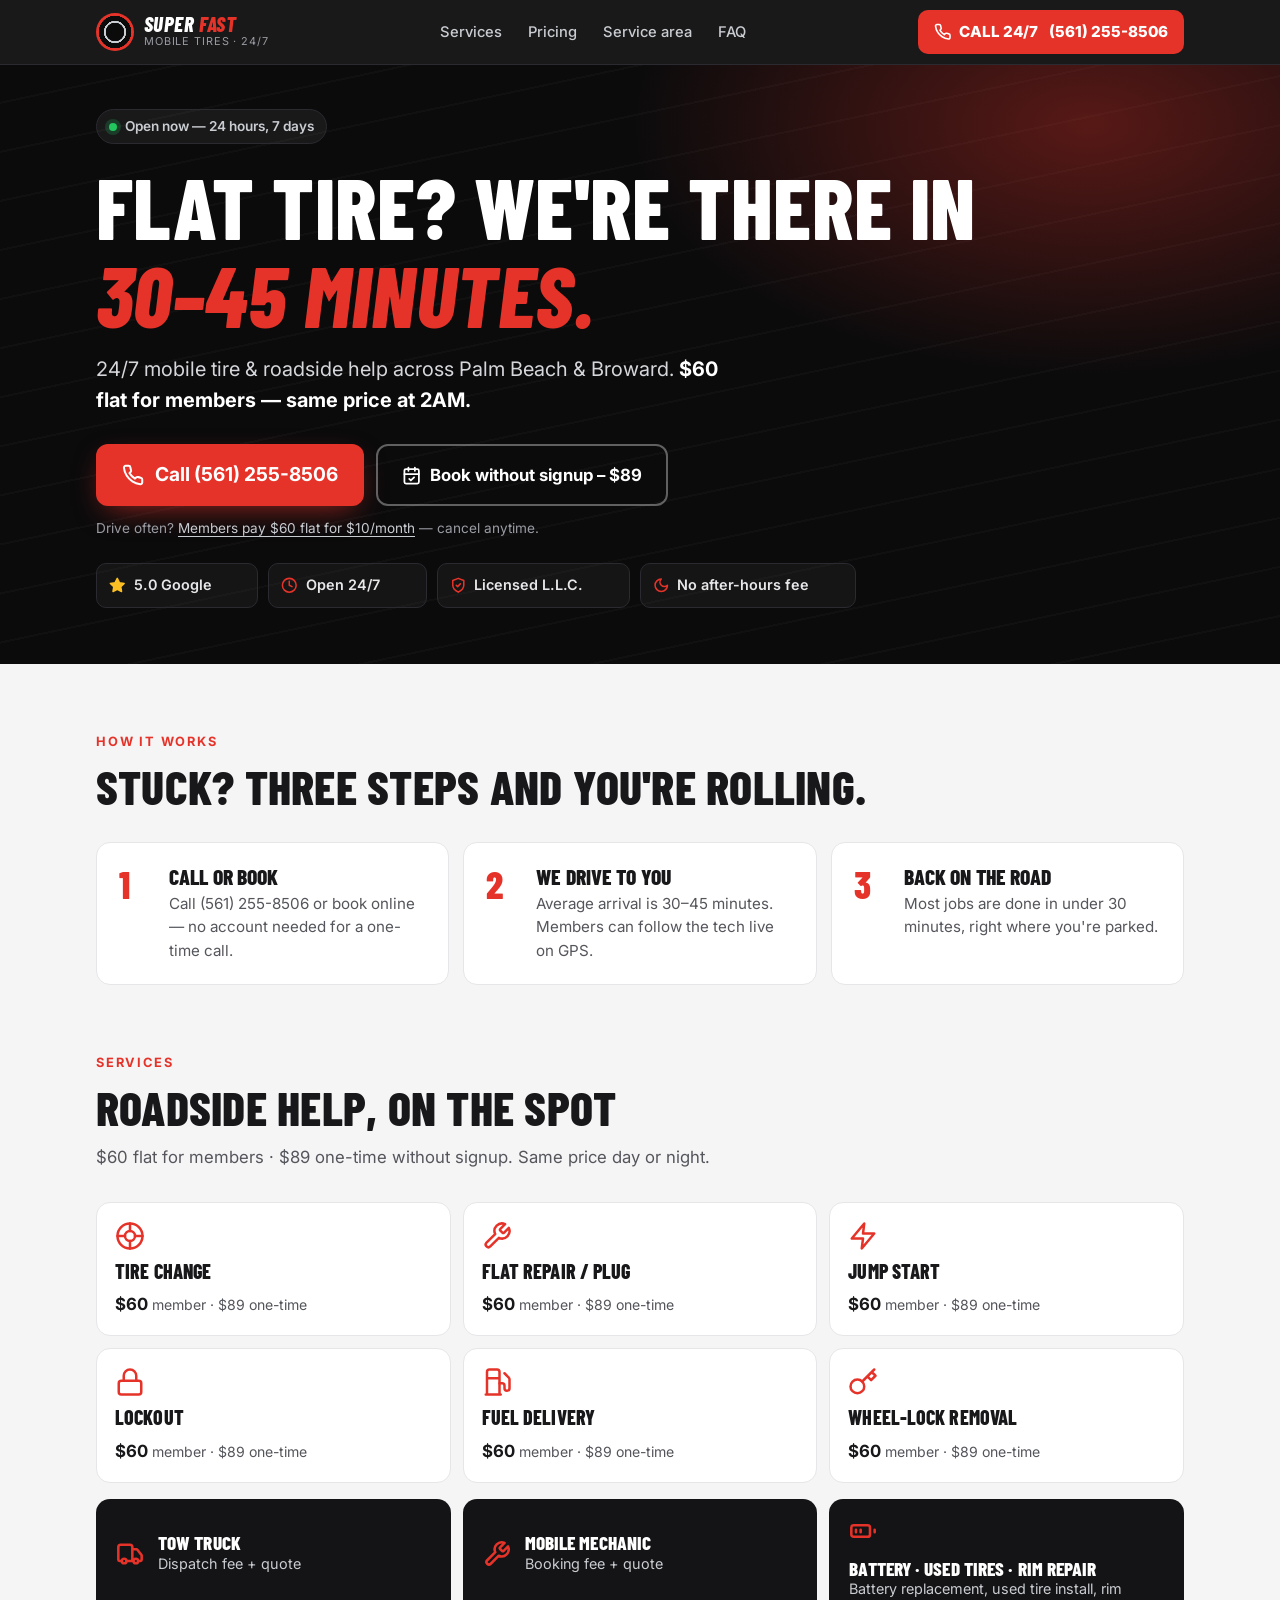
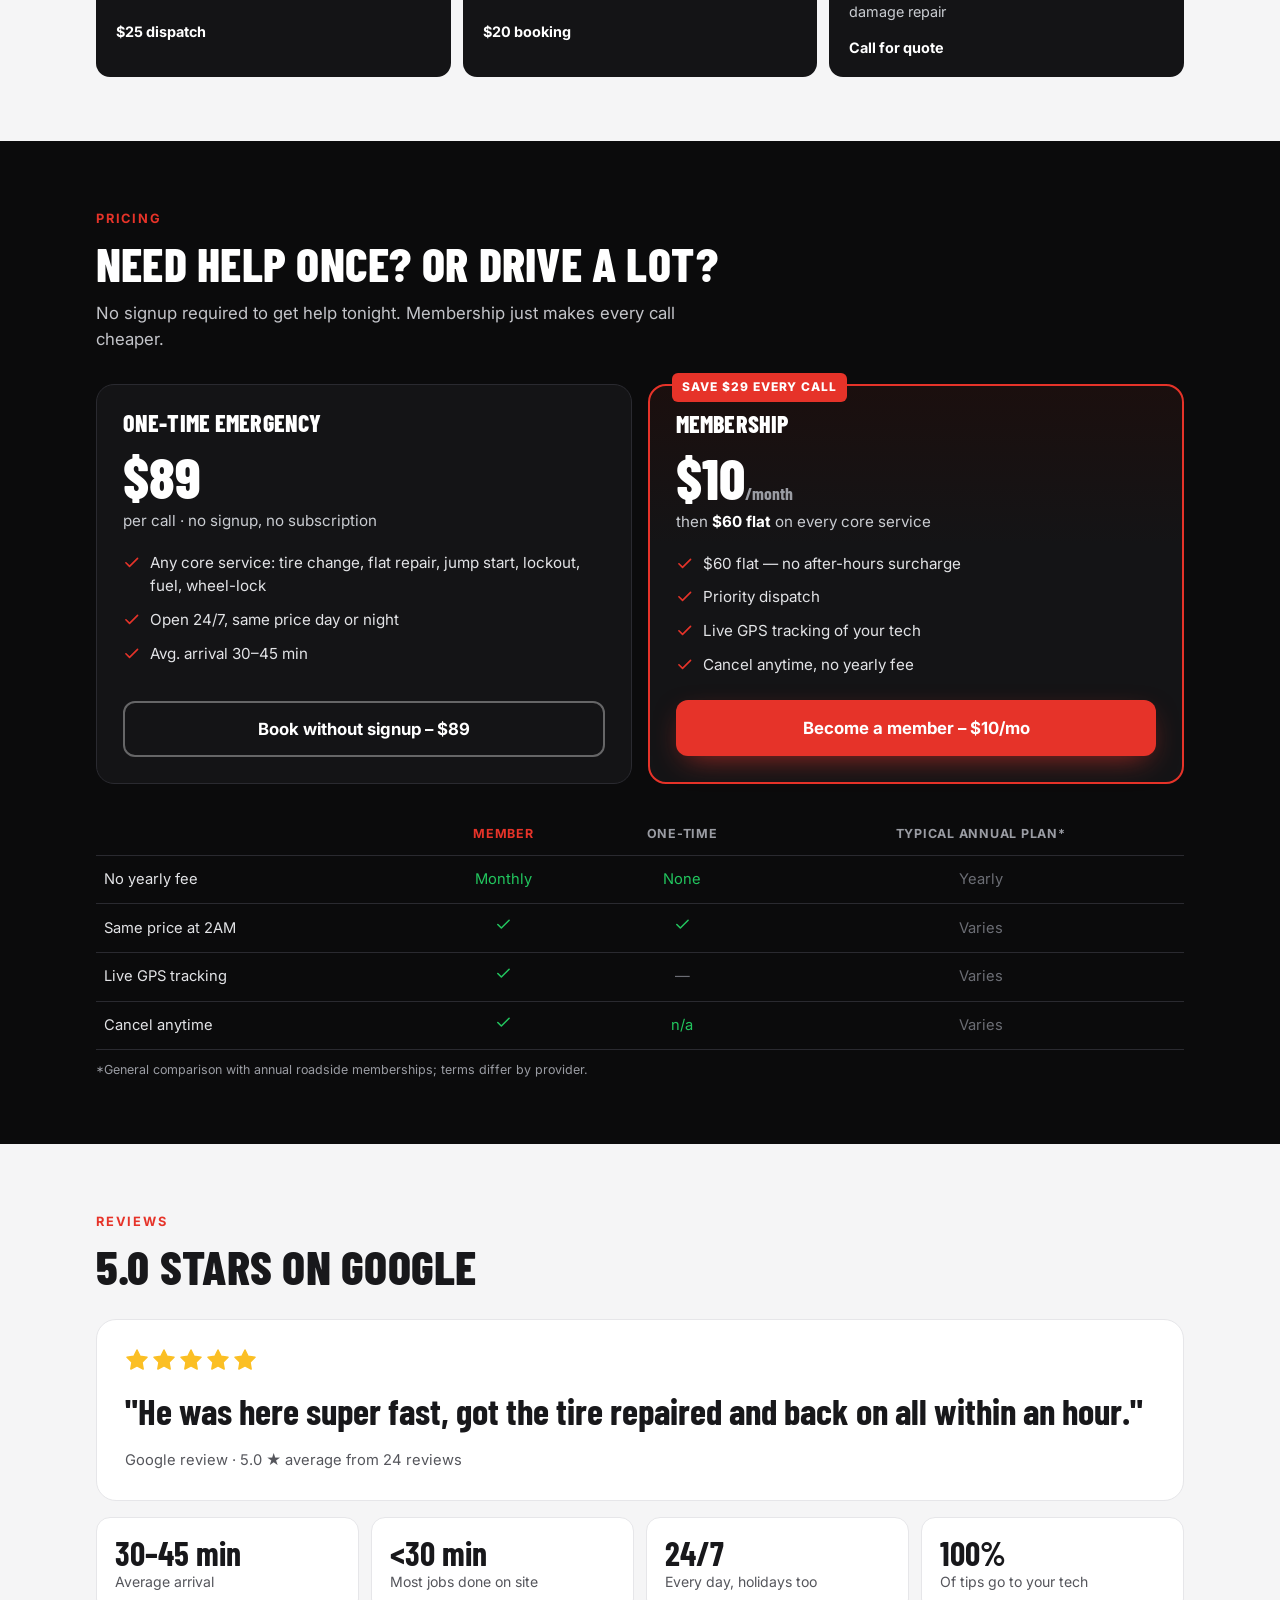
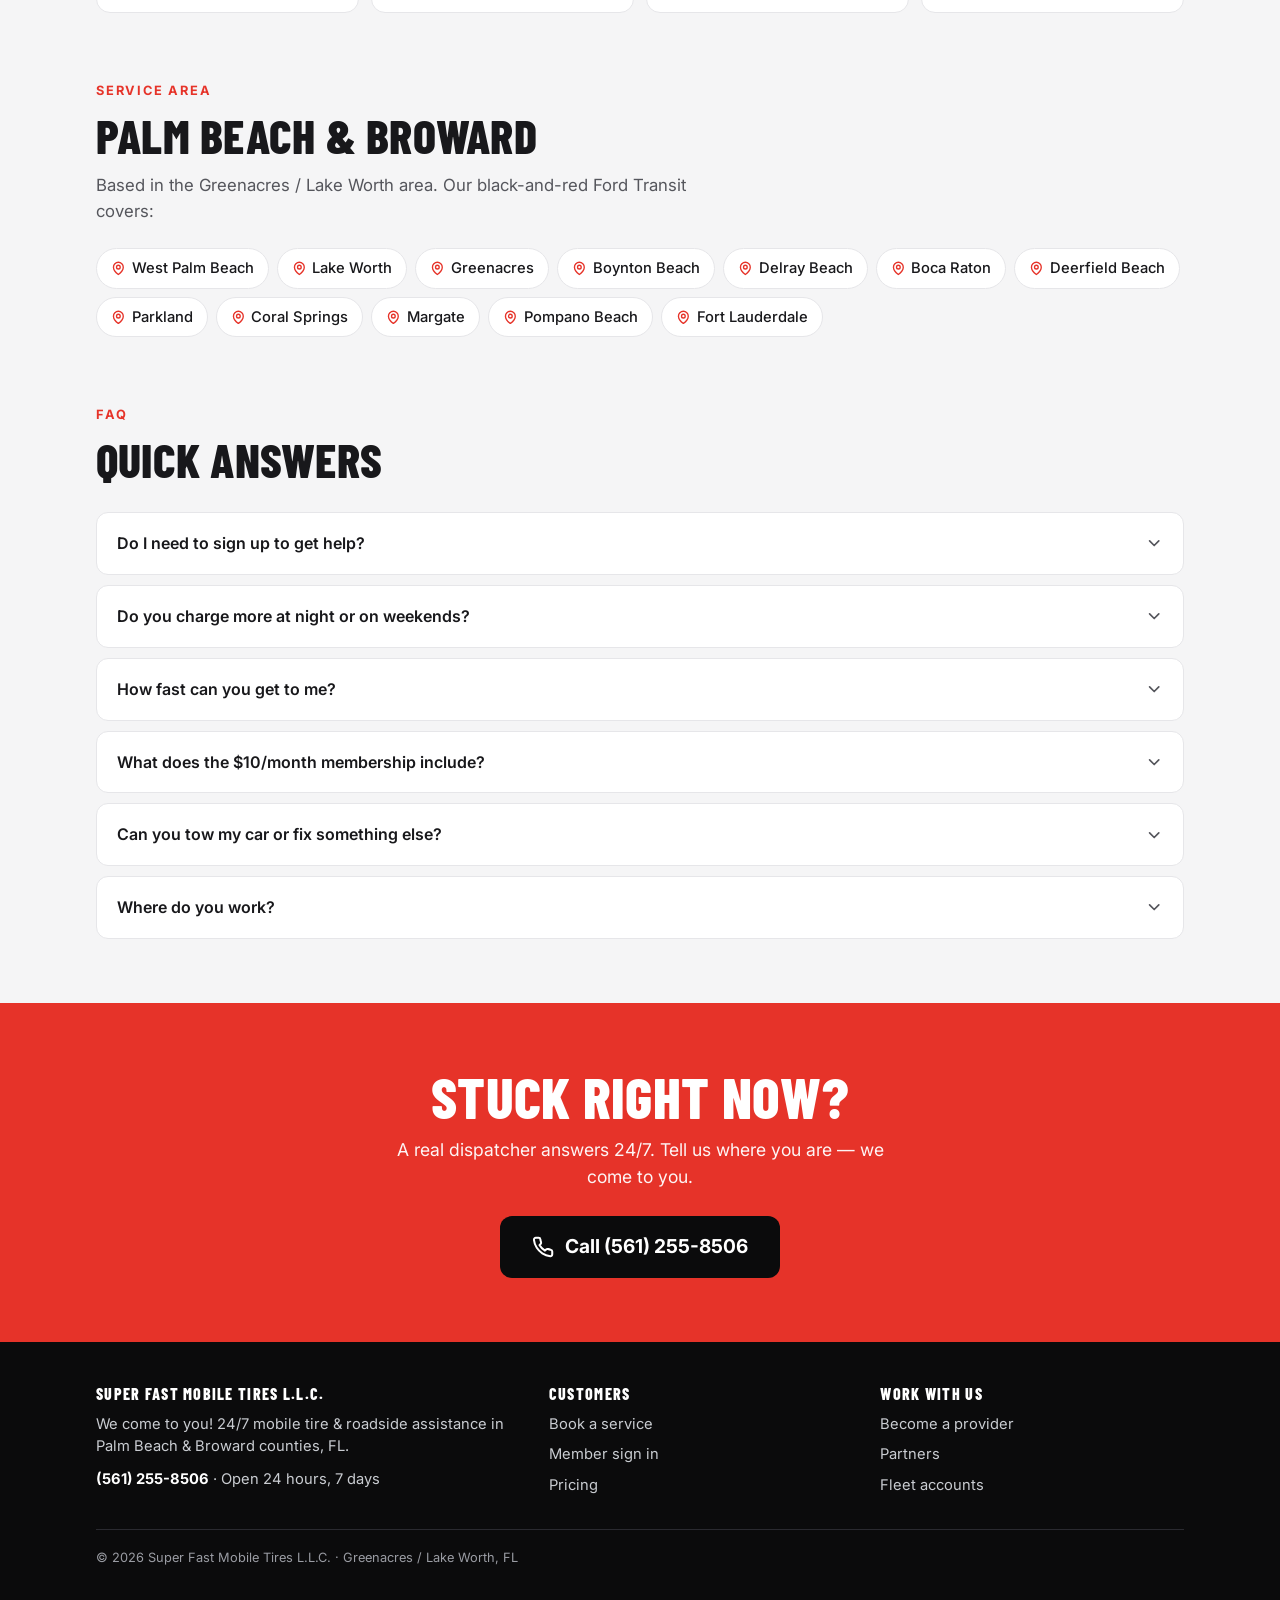
==== index.html @ 914bcc5d "Super Fast Mobile Tires landing: call-first hero, SEO/JSON-LD, tracking hooks, mobile action bar Co-" ====
<!doctype html>
<html lang="en">
<head>
<meta charset="utf-8">
<meta name="viewport" content="width=device-width, initial-scale=1, viewport-fit=cover">
<title>24/7 Mobile Tire Service &amp; Roadside Help in Palm Beach &amp; Broward | Super Fast Mobile Tires</title>
<meta name="description" content="Flat tire? We come to you in 30–45 min, 24/7 across Palm Beach &amp; Broward. Tire change, flat repair, jump start, lockout, fuel delivery. $89 one-time or $60 for members. Call (561) 255-8506.">
<meta name="theme-color" content="#0B0B0C">
<meta property="og:type" content="website">
<meta property="og:title" content="Super Fast Mobile Tires — We come to you! 24/7">
<meta property="og:description" content="24/7 mobile tire &amp; roadside help across Palm Beach &amp; Broward. Avg. arrival 30–45 min. Call (561) 255-8506.">
<meta property="og:locale" content="en_US">
<meta name="twitter:card" content="summary">
<!-- TODO: add <link rel="canonical"> and og:url / og:image once the final domain and truck photo are set -->
<link rel="preconnect" href="https://fonts.googleapis.com">
<link rel="preconnect" href="https://fonts.gstatic.com" crossorigin>
<link href="https://fonts.googleapis.com/css2?family=Barlow+Condensed:ital,wght@0,700;0,800;1,800&family=Inter:wght@400;500;600;700&display=swap" rel="stylesheet">

<script type="application/ld+json">
{
  "@context": "https://schema.org",
  "@type": "AutoRepair",
  "name": "Super Fast Mobile Tires L.L.C.",
  "slogan": "We come to you!",
  "description": "24/7 mobile tire and roadside assistance across Palm Beach and Broward counties: tire change, flat repair, jump start, lockout, fuel delivery and wheel-lock removal.",
  "telephone": "+1-561-255-8506",
  "priceRange": "$60–$89",
  "address": { "@type": "PostalAddress", "addressLocality": "Greenacres", "addressRegion": "FL", "addressCountry": "US" },
  "openingHoursSpecification": [{
    "@type": "OpeningHoursSpecification",
    "dayOfWeek": ["Monday","Tuesday","Wednesday","Thursday","Friday","Saturday","Sunday"],
    "opens": "00:00", "closes": "23:59"
  }],
  "areaServed": [
    {"@type":"AdministrativeArea","name":"Palm Beach County, FL"},
    {"@type":"AdministrativeArea","name":"Broward County, FL"},
    {"@type":"City","name":"West Palm Beach, FL"},{"@type":"City","name":"Lake Worth, FL"},
    {"@type":"City","name":"Greenacres, FL"},{"@type":"City","name":"Boynton Beach, FL"},
    {"@type":"City","name":"Delray Beach, FL"},{"@type":"City","name":"Boca Raton, FL"},
    {"@type":"City","name":"Deerfield Beach, FL"},{"@type":"City","name":"Parkland, FL"},
    {"@type":"City","name":"Coral Springs, FL"},{"@type":"City","name":"Margate, FL"},
    {"@type":"City","name":"Pompano Beach, FL"},{"@type":"City","name":"Fort Lauderdale, FL"}
  ],
  "makesOffer": [
    {"@type":"Offer","name":"One-time emergency call (no signup)","price":"89","priceCurrency":"USD"},
    {"@type":"Offer","name":"Membership — $60 flat on core services","price":"10","priceCurrency":"USD",
     "priceSpecification":{"@type":"UnitPriceSpecification","price":"10","priceCurrency":"USD","unitText":"MONTH"}}
  ]
}
</script>

<script>
// ===== CONFIG — edit here only =====
// Tracking IDs: leave '' to disable. (Static site, so these live here instead of env vars.)
var SFMT = {
  GA4_ID: '',            // e.g. 'G-XXXXXXX'
  ADS_ID: '',            // e.g. 'AW-123456789'
  ADS_LABELS: {          // Google Ads conversion labels per action
    call: '', whatsapp: '', book: '', membership: ''
  },
  META_PIXEL_ID: '',     // e.g. '1234567890'
  // Base URL of the existing booking app (sign-in at '/', plus /provider, /partner, /fleet).
  APP_URL: 'https://superfast-tires.web.app'   // '' if this page is ever served from the app's own host
};

(function () {
  var g = SFMT.GA4_ID || SFMT.ADS_ID;
  if (g) {
    var s = document.createElement('script');
    s.async = true; s.src = 'https://www.googletagmanager.com/gtag/js?id=' + g;
    document.head.appendChild(s);
    window.dataLayer = window.dataLayer || [];
    window.gtag = function () { dataLayer.push(arguments); };
    gtag('js', new Date());
    if (SFMT.GA4_ID) gtag('config', SFMT.GA4_ID);
    if (SFMT.ADS_ID) gtag('config', SFMT.ADS_ID);
  }
  if (SFMT.META_PIXEL_ID) {
    !function(f,b,e,v,n,t,s){if(f.fbq)return;n=f.fbq=function(){n.callMethod?n.callMethod.apply(n,arguments):n.queue.push(arguments)};if(!f._fbq)f._fbq=n;n.push=n;n.loaded=!0;n.version='2.0';n.queue=[];t=b.createElement(e);t.async=!0;t.src=v;s=b.getElementsByTagName(e)[0];s.parentNode.insertBefore(t,s)}(window,document,'script','https://connect.facebook.net/en_US/fbevents.js');
    fbq('init', SFMT.META_PIXEL_ID); fbq('track', 'PageView');
  }
})();
</script>

<style>
:root{
  --black:#0B0B0C; --ink:#141416; --ink2:#1d1d21; --line:#2a2a30;
  --red:#E63329; --red-d:#c4241b; --white:#fff; --chrome:#c9ccd1; --muted:#9a9ca3;
  --paper:#f5f5f6; --text:#18181b; --text-m:#55565c; --wa:#25d366;
  --r:14px; --max:1120px;
}
*{box-sizing:border-box;margin:0;padding:0}
html{scroll-behavior:smooth;-webkit-text-size-adjust:100%}
body{font-family:Inter,system-ui,sans-serif;background:var(--paper);color:var(--text);line-height:1.55;-webkit-font-smoothing:antialiased}
h1,h2,h3,.disp{font-family:'Barlow Condensed',Inter,sans-serif;font-weight:800;line-height:1.02;letter-spacing:.005em;text-transform:uppercase}
a{color:inherit;text-decoration:none}
.wrap{max-width:var(--max);margin:0 auto;padding:0 16px}
.ic{width:1.15em;height:1.15em;flex:none;fill:none;stroke:currentColor;stroke-width:2.2;stroke-linecap:round;stroke-linejoin:round}
section{padding:64px 0;scroll-margin-top:64px}
.eyebrow{display:inline-block;font-size:.8rem;font-weight:700;letter-spacing:.14em;text-transform:uppercase;color:var(--red);margin-bottom:10px}
h2{font-size:clamp(2rem,5.5vw,3rem)}
.lead{color:var(--text-m);font-size:1.05rem;max-width:620px;margin-top:12px}
:focus-visible{outline:3px solid var(--red);outline-offset:3px;border-radius:6px}

/* Buttons */
.btn{display:inline-flex;align-items:center;justify-content:center;gap:.55em;min-height:56px;padding:0 24px;border-radius:12px;font-weight:700;font-size:1.05rem;border:2px solid transparent;cursor:pointer;transition:transform .15s,background .15s,border-color .15s}
.btn:active{transform:scale(.97)}
.btn-red{background:var(--red);color:#fff;box-shadow:0 10px 30px -10px rgba(230,51,41,.7)}
.btn-red:hover{background:var(--red-d)}
.btn-ghost{border-color:rgba(255,255,255,.35);color:#fff}
.btn-ghost:hover{border-color:#fff;background:rgba(255,255,255,.06)}
.btn-dark{background:var(--black);color:#fff}
.btn-dark:hover{background:#26262b}

/* Top bar */
.top{position:sticky;top:0;z-index:50;background:rgba(11,11,12,.94);backdrop-filter:blur(10px);-webkit-backdrop-filter:blur(10px);border-bottom:1px solid var(--line)}
.top .wrap{display:flex;align-items:center;justify-content:space-between;height:64px;gap:12px}
.logo{display:flex;align-items:center;gap:10px;color:#fff;min-width:0}
.logo-mark{width:38px;height:38px;border-radius:50%;background:radial-gradient(circle at 50% 50%,#0B0B0C 34%,var(--chrome) 35% 41%,#0B0B0C 42% 60%,var(--red) 61%);flex:none}
.logo b{font-family:'Barlow Condensed',sans-serif;font-style:italic;font-weight:800;font-size:1.3rem;letter-spacing:.02em;line-height:.95;text-transform:uppercase;display:block}
.logo b span{color:var(--red)}
.logo small{display:block;font-size:.68rem;color:var(--muted);letter-spacing:.08em;text-transform:uppercase}
.top nav{display:none;gap:26px;color:var(--chrome);font-size:.92rem;font-weight:500}
.top nav a:hover{color:#fff}
.call-top{background:var(--red);color:#fff;font-weight:800;border-radius:10px;padding:0 16px;height:44px;display:inline-flex;align-items:center;gap:8px;white-space:nowrap;font-size:.95rem}
.call-top .num{display:none}
@media(min-width:900px){.top nav{display:flex}.call-top .num{display:inline}}

/* Hero */
.hero{background:var(--black);color:#fff;position:relative;overflow:hidden;padding:44px 0 56px}
.hero::before{content:"";position:absolute;inset:0;background:
  radial-gradient(60% 70% at 85% 10%,rgba(230,51,41,.35),transparent 60%),
  repeating-linear-gradient(-12deg,transparent 0 46px,rgba(255,255,255,.025) 46px 48px)}
.hero .wrap{position:relative}
.open-pill{display:inline-flex;align-items:center;gap:8px;font-size:.85rem;font-weight:600;color:var(--chrome);background:rgba(255,255,255,.06);border:1px solid var(--line);padding:6px 12px;border-radius:999px}
.dot{width:8px;height:8px;border-radius:50%;background:#22c55e;box-shadow:0 0 0 4px rgba(34,197,94,.2);animation:pulse 2s infinite}
@keyframes pulse{50%{box-shadow:0 0 0 7px rgba(34,197,94,0)}}
.hero h1{font-size:clamp(2.7rem,10vw,5.4rem);margin:18px 0 16px;max-width:900px}
.hero h1 em{font-style:italic;color:var(--red)}
.hero .sub{font-size:clamp(1.05rem,2.6vw,1.25rem);color:#d6d7db;max-width:640px}
.hero .sub strong{color:#fff}
.cta-row{display:flex;flex-direction:column;gap:12px;margin:28px 0 26px}
.cta-row .btn{width:100%}
.cta-row .btn-red{font-size:1.2rem;min-height:62px}
.cta-note{font-size:.85rem;color:var(--muted);margin-top:-14px;margin-bottom:24px}
.cta-note a{text-decoration:underline;text-underline-offset:3px;color:var(--chrome)}
@media(min-width:640px){.cta-row{flex-direction:row}.cta-row .btn{width:auto}}
.trust{display:grid;grid-template-columns:1fr 1fr;gap:10px;max-width:760px}
.trust li{list-style:none;display:flex;align-items:center;gap:8px;font-size:.9rem;font-weight:600;color:#e7e7ea;background:rgba(255,255,255,.04);border:1px solid var(--line);padding:10px 12px;border-radius:10px}
.trust .ic{color:var(--red)}
.trust .star{color:#fbbf24;fill:#fbbf24}
@media(min-width:760px){.trust{grid-template-columns:repeat(4,auto)}}

/* Steps */
.steps{display:grid;gap:14px;margin-top:32px}
.step{background:#fff;border:1px solid #e6e6e9;border-radius:var(--r);padding:22px;display:flex;gap:16px;align-items:flex-start}
.step .n{font-family:'Barlow Condensed',sans-serif;font-weight:800;font-size:2.4rem;color:var(--red);line-height:1;width:34px;flex:none}
.step h3{font-size:1.35rem;margin-bottom:4px}
.step p{color:var(--text-m);font-size:.95rem}
@media(min-width:800px){.steps{grid-template-columns:repeat(3,1fr)}}

/* Services */
.svc-grid{display:grid;grid-template-columns:1fr 1fr;gap:12px;margin-top:32px}
.svc{background:#fff;border:1px solid #e6e6e9;border-radius:var(--r);padding:18px;display:flex;flex-direction:column;gap:10px}
.svc .ic{width:30px;height:30px;color:var(--red);stroke-width:2}
.svc h3{font-size:1.25rem}
.svc .price{font-size:.88rem;color:var(--text-m);margin-top:auto}
.svc .price b{color:var(--text);font-size:1.05rem}
@media(min-width:800px){.svc-grid{grid-template-columns:repeat(3,1fr)}}
.extra{margin-top:16px;display:grid;gap:12px}
.extra .row{background:var(--ink);color:#fff;border-radius:var(--r);padding:18px 20px;display:flex;gap:14px;align-items:center}
.extra .row .ic{width:28px;height:28px;color:var(--red)}
.extra .row h3{font-size:1.2rem}
.extra .row p{font-size:.9rem;color:var(--chrome)}
.extra .row .tag{margin-left:auto;font-weight:700;font-size:.9rem;text-align:right;white-space:nowrap}
@media(min-width:800px){.extra{grid-template-columns:repeat(3,1fr)}.extra .row{flex-wrap:wrap}.extra .row .tag{margin-left:0;text-align:left;width:100%}}

/* Pricing */
.dark{background:var(--black);color:#fff}
.dark .lead{color:#c3c4c9}
.plans{display:grid;gap:16px;margin-top:32px}
.plan{border-radius:18px;padding:26px;background:var(--ink);border:1px solid var(--line);display:flex;flex-direction:column}
.plan.hot{border:2px solid var(--red);position:relative;background:linear-gradient(180deg,#1b0f0e,var(--ink) 40%)}
.plan .badge{position:absolute;top:-13px;left:22px;background:var(--red);color:#fff;font-size:.75rem;font-weight:800;letter-spacing:.08em;text-transform:uppercase;padding:5px 10px;border-radius:6px}
.plan h3{font-size:1.5rem}
.plan .amt{font-family:'Barlow Condensed',sans-serif;font-weight:800;font-size:3.6rem;line-height:1;margin:12px 0 4px}
.plan .amt small{font-size:1.1rem;color:var(--muted);font-weight:700}
.plan .per{color:var(--chrome);font-size:.95rem;margin-bottom:18px}
.plan ul{list-style:none;display:grid;gap:10px;margin-bottom:24px}
.plan li{display:flex;gap:10px;font-size:.95rem;color:#e2e3e6}
.plan li .ic{color:var(--red);margin-top:3px}
.plan .btn{margin-top:auto;width:100%}
@media(min-width:800px){.plans{grid-template-columns:1fr 1fr}}
.compare{margin-top:28px;width:100%;border-collapse:collapse;font-size:.92rem}
.compare th,.compare td{padding:12px 8px;border-bottom:1px solid var(--line);text-align:center}
.compare th:first-child,.compare td:first-child{text-align:left;color:#e2e3e6}
.compare thead th{font-size:.78rem;letter-spacing:.06em;text-transform:uppercase;color:var(--muted);font-weight:700}
.compare thead th.us{color:var(--red)}
.compare .y{color:#22c55e}.compare .x{color:#6b6d74}
.compare-note{font-size:.78rem;color:var(--muted);margin-top:10px}

/* Review */
.review{background:#fff;border-radius:20px;border:1px solid #e6e6e9;padding:28px;margin-top:28px;display:grid;gap:18px}
.stars{display:flex;gap:3px;color:#fbbf24}
.stars .ic{fill:#fbbf24;width:24px;height:24px;stroke-width:1.5}
.review blockquote{font-family:'Barlow Condensed',sans-serif;font-weight:700;font-size:clamp(1.6rem,4.5vw,2.3rem);line-height:1.12}
.review cite{font-style:normal;color:var(--text-m);font-size:.92rem}
.facts{display:grid;grid-template-columns:1fr 1fr;gap:12px;margin-top:16px}
.fact{background:#fff;border:1px solid #e6e6e9;border-radius:var(--r);padding:18px}
.fact b{font-family:'Barlow Condensed',sans-serif;font-size:2.1rem;display:block;line-height:1}
.fact span{font-size:.88rem;color:var(--text-m)}
@media(min-width:800px){.facts{grid-template-columns:repeat(4,1fr)}}

/* Area */
.cities{display:flex;flex-wrap:wrap;gap:8px;margin-top:24px}
.cities li{list-style:none;display:inline-flex;align-items:center;gap:6px;background:#fff;border:1px solid #e6e6e9;border-radius:999px;padding:8px 14px;font-size:.92rem;font-weight:500}
.cities .ic{color:var(--red);width:1em;height:1em}

/* FAQ */
.faq{margin-top:28px;display:grid;gap:10px}
.faq details{background:#fff;border:1px solid #e6e6e9;border-radius:12px}
.faq summary{list-style:none;cursor:pointer;padding:18px 20px;font-weight:600;display:flex;justify-content:space-between;align-items:center;gap:12px}
.faq summary::-webkit-details-marker{display:none}
.faq summary .ic{transition:transform .2s;color:var(--text-m)}
.faq details[open] summary .ic{transform:rotate(180deg)}
.faq details p{padding:0 20px 18px;color:var(--text-m)}

/* Final CTA */
.final{background:var(--red);color:#fff;text-align:center}
.final h2{font-size:clamp(2.2rem,7vw,3.6rem)}
.final p{font-size:1.1rem;margin:10px auto 26px;max-width:520px;opacity:.95}
.final .btn-dark{font-size:1.2rem;min-height:62px;padding:0 30px}

/* Footer */
footer{background:var(--black);color:var(--chrome);padding:44px 0 120px;font-size:.92rem}
footer .grid{display:grid;gap:28px}
footer h3{font-size:1rem;color:#fff;letter-spacing:.08em;margin-bottom:10px}
footer ul{list-style:none;display:grid;gap:8px}
footer a:hover{color:#fff}
footer .legal{border-top:1px solid var(--line);margin-top:32px;padding-top:18px;font-size:.8rem;color:var(--muted)}
@media(min-width:800px){footer .grid{grid-template-columns:1.4fr 1fr 1fr}footer{padding-bottom:44px}}

/* Bottom action bar (mobile) */
.bar{position:fixed;left:0;right:0;bottom:0;z-index:60;display:grid;grid-template-columns:1.3fr 1fr 1fr;gap:8px;padding:10px 12px calc(10px + env(safe-area-inset-bottom));background:rgba(11,11,12,.96);backdrop-filter:blur(10px);-webkit-backdrop-filter:blur(10px);border-top:1px solid var(--line);transform:translateY(110%);transition:transform .25s ease}
.bar.on{transform:none}
.bar a{display:flex;align-items:center;justify-content:center;gap:6px;height:52px;border-radius:10px;font-weight:700;font-size:.98rem;color:#fff}
.bar .b-call{background:var(--red)}
.bar .b-wa{background:var(--wa);color:#0b2a17}
.bar .b-book{background:#2a2a30}
@media(min-width:900px){.bar{display:none}}
@media(prefers-reduced-motion:reduce){*{animation:none!important;transition:none!important}html{scroll-behavior:auto}}
</style>
</head>
<body>

<!-- Lucide icons (ISC license), inlined as a sprite -->
<svg width="0" height="0" style="position:absolute" aria-hidden="true">
  <symbol id="i-phone" viewBox="0 0 24 24"><path d="M22 16.92v3a2 2 0 0 1-2.18 2 19.79 19.79 0 0 1-8.63-3.07 19.5 19.5 0 0 1-6-6 19.79 19.79 0 0 1-3.07-8.67A2 2 0 0 1 4.11 2h3a2 2 0 0 1 2 1.72 12.84 12.84 0 0 0 .7 2.81 2 2 0 0 1-.45 2.11L8.09 9.91a16 16 0 0 0 6 6l1.27-1.27a2 2 0 0 1 2.11-.45 12.84 12.84 0 0 0 2.81.7A2 2 0 0 1 22 16.92z"/></symbol>
  <symbol id="i-msg" viewBox="0 0 24 24"><path d="M7.9 20A9 9 0 1 0 4 16.1L2 22Z"/></symbol>
  <symbol id="i-cal" viewBox="0 0 24 24"><rect width="18" height="18" x="3" y="4" rx="2"/><path d="M16 2v4M8 2v4M3 10h18M9 16l2 2 4-4"/></symbol>
  <symbol id="i-star" viewBox="0 0 24 24"><polygon points="12 2 15.09 8.26 22 9.27 17 14.14 18.18 21.02 12 17.77 5.82 21.02 7 14.14 2 9.27 8.91 8.26 12 2"/></symbol>
  <symbol id="i-clock" viewBox="0 0 24 24"><circle cx="12" cy="12" r="10"/><path d="M12 6v6l4 2"/></symbol>
  <symbol id="i-shield" viewBox="0 0 24 24"><path d="M12 22s8-4 8-10V5l-8-3-8 3v7c0 6 8 10 8 10"/><path d="m9 12 2 2 4-4"/></symbol>
  <symbol id="i-moon" viewBox="0 0 24 24"><path d="M12 3a6 6 0 0 0 9 9 9 9 0 1 1-9-9Z"/></symbol>
  <symbol id="i-pin" viewBox="0 0 24 24"><path d="M20 10c0 6-8 12-8 12s-8-6-8-12a8 8 0 0 1 16 0Z"/><circle cx="12" cy="10" r="3"/></symbol>
  <symbol id="i-nav" viewBox="0 0 24 24"><polygon points="3 11 22 2 13 21 11 13 3 11"/></symbol>
  <symbol id="i-wrench" viewBox="0 0 24 24"><path d="M14.7 6.3a1 1 0 0 0 0 1.4l1.6 1.6a1 1 0 0 0 1.4 0l3.77-3.77a6 6 0 0 1-7.94 7.94l-6.91 6.91a2.12 2.12 0 0 1-3-3l6.91-6.91a6 6 0 0 1 7.94-7.94l-3.76 3.76z"/></symbol>
  <symbol id="i-tire" viewBox="0 0 24 24"><circle cx="12" cy="12" r="10"/><circle cx="12" cy="12" r="4"/><path d="M12 2v6M12 16v6M2 12h6M16 12h6"/></symbol>
  <symbol id="i-lock" viewBox="0 0 24 24"><rect width="18" height="11" x="3" y="11" rx="2"/><path d="M7 11V7a5 5 0 0 1 10 0v4"/></symbol>
  <symbol id="i-key" viewBox="0 0 24 24"><circle cx="7.5" cy="15.5" r="5.5"/><path d="m21 2-9.6 9.6M15.5 7.5l3 3L22 7l-3-3"/></symbol>
  <symbol id="i-fuel" viewBox="0 0 24 24"><path d="M3 22h12M4 9h10M14 22V4a2 2 0 0 0-2-2H6a2 2 0 0 0-2 2v18"/><path d="M14 13h2a2 2 0 0 1 2 2v2a2 2 0 0 0 4 0V9.83a2 2 0 0 0-.59-1.42L18 5"/></symbol>
  <symbol id="i-zap" viewBox="0 0 24 24"><polygon points="13 2 3 14 12 14 11 22 21 10 12 10 13 2"/></symbol>
  <symbol id="i-battery" viewBox="0 0 24 24"><rect width="16" height="10" x="2" y="7" rx="2"/><path d="M22 11v2M6 11v2M10 11v2"/></symbol>
  <symbol id="i-truck" viewBox="0 0 24 24"><path d="M14 18V6a2 2 0 0 0-2-2H4a2 2 0 0 0-2 2v11a1 1 0 0 0 1 1h2M15 18H9M19 18h2a1 1 0 0 0 1-1v-3.65a1 1 0 0 0-.22-.62l-3.48-4.35A1 1 0 0 0 17.52 8H14"/><circle cx="17" cy="18" r="2"/><circle cx="7" cy="18" r="2"/></symbol>
  <symbol id="i-check" viewBox="0 0 24 24"><path d="M20 6 9 17l-5-5"/></symbol>
  <symbol id="i-x" viewBox="0 0 24 24"><path d="M18 6 6 18M6 6l12 12"/></symbol>
  <symbol id="i-heart" viewBox="0 0 24 24"><path d="M19 14c1.49-1.46 3-3.21 3-5.5A5.5 5.5 0 0 0 16.5 3c-1.76 0-3 .5-4.5 2-1.5-1.5-2.74-2-4.5-2A5.5 5.5 0 0 0 2 8.5c0 2.3 1.5 4.05 3 5.5l7 7Z"/></symbol>
  <symbol id="i-down" viewBox="0 0 24 24"><path d="m6 9 6 6 6-6"/></symbol>
</svg>

<header class="top">
  <div class="wrap">
    <a href="#top" class="logo" aria-label="Super Fast Mobile Tires — home">
      <span class="logo-mark" aria-hidden="true"></span>
      <span><b>Super <span>Fast</span></b><small>Mobile Tires · 24/7</small></span>
    </a>
    <nav aria-label="Main">
      <a href="#services">Services</a><a href="#pricing">Pricing</a><a href="#area">Service area</a><a href="#faq">FAQ</a>
    </nav>
    <a class="call-top" href="tel:+15612558506" data-track="call"><svg class="ic"><use href="#i-phone"/></svg>CALL 24/7<span class="num">&nbsp;(561) 255-8506</span></a>
  </div>
</header>

<main id="top">
  <section class="hero">
    <div class="wrap">
      <span class="open-pill"><span class="dot" aria-hidden="true"></span>Open now — 24 hours, 7 days</span>
      <h1>Flat tire? We're there in <em>30–45 minutes.</em></h1>
      <p class="sub">24/7 mobile tire &amp; roadside help across Palm Beach &amp; Broward. <strong>$60 flat for members — same price at 2AM.</strong></p>
      <div class="cta-row" id="hero-cta">
        <a class="btn btn-red" href="tel:+15612558506" data-track="call"><svg class="ic"><use href="#i-phone"/></svg>Call (561) 255-8506</a>
        <a class="btn btn-ghost" href="/" data-app="/" data-track="book"><svg class="ic"><use href="#i-cal"/></svg>Book without signup – $89</a>
      </div>
      <p class="cta-note">Drive often? <a href="#pricing" data-track="membership">Members pay $60 flat for $10/month</a> — cancel anytime.</p>
      <ul class="trust">
        <li><svg class="ic star"><use href="#i-star"/></svg>5.0 Google</li>
        <li><svg class="ic"><use href="#i-clock"/></svg>Open 24/7</li>
        <li><svg class="ic"><use href="#i-shield"/></svg>Licensed L.L.C.</li>
        <li><svg class="ic"><use href="#i-moon"/></svg>No after-hours fee</li>
      </ul>
    </div>
  </section>

  <section id="how">
    <div class="wrap">
      <span class="eyebrow">How it works</span>
      <h2>Stuck? Three steps and you're rolling.</h2>
      <div class="steps">
        <div class="step"><span class="n">1</span><div><h3>Call or book</h3><p>Call (561) 255-8506 or book online — no account needed for a one-time call.</p></div></div>
        <div class="step"><span class="n">2</span><div><h3>We drive to you</h3><p>Average arrival is 30–45 minutes. Members can follow the tech live on GPS.</p></div></div>
        <div class="step"><span class="n">3</span><div><h3>Back on the road</h3><p>Most jobs are done in under 30 minutes, right where you're parked.</p></div></div>
      </div>
    </div>
  </section>

  <section id="services" style="padding-top:0">
    <div class="wrap">
      <span class="eyebrow">Services</span>
      <h2>Roadside help, on the spot</h2>
      <p class="lead">$60 flat for members · $89 one-time without signup. Same price day or night.</p>
      <div class="svc-grid">
        <div class="svc"><svg class="ic"><use href="#i-tire"/></svg><h3>Tire change</h3><p class="price"><b>$60</b> member · $89 one-time</p></div>
        <div class="svc"><svg class="ic"><use href="#i-wrench"/></svg><h3>Flat repair / plug</h3><p class="price"><b>$60</b> member · $89 one-time</p></div>
        <div class="svc"><svg class="ic"><use href="#i-zap"/></svg><h3>Jump start</h3><p class="price"><b>$60</b> member · $89 one-time</p></div>
        <div class="svc"><svg class="ic"><use href="#i-lock"/></svg><h3>Lockout</h3><p class="price"><b>$60</b> member · $89 one-time</p></div>
        <div class="svc"><svg class="ic"><use href="#i-fuel"/></svg><h3>Fuel delivery</h3><p class="price"><b>$60</b> member · $89 one-time</p></div>
        <div class="svc"><svg class="ic"><use href="#i-key"/></svg><h3>Wheel-lock removal</h3><p class="price"><b>$60</b> member · $89 one-time</p></div>
      </div>
      <div class="extra">
        <div class="row"><svg class="ic"><use href="#i-truck"/></svg><div><h3>Tow truck</h3><p>Dispatch fee + quote</p></div><span class="tag">$25 dispatch</span></div>
        <div class="row"><svg class="ic"><use href="#i-wrench"/></svg><div><h3>Mobile mechanic</h3><p>Booking fee + quote</p></div><span class="tag">$20 booking</span></div>
        <div class="row"><svg class="ic"><use href="#i-battery"/></svg><div><h3>Battery · Used tires · Rim repair</h3><p>Battery replacement, used tire install, rim damage repair</p></div><a class="tag" href="tel:+15612558506" data-track="call">Call for quote</a></div>
      </div>
    </div>
  </section>

  <section id="pricing" class="dark">
    <div class="wrap">
      <span class="eyebrow">Pricing</span>
      <h2>Need help once? Or drive a lot?</h2>
      <p class="lead">No signup required to get help tonight. Membership just makes every call cheaper.</p>
      <div class="plans">
        <div class="plan">
          <h3>One-time emergency</h3>
          <div class="amt">$89</div>
          <p class="per">per call · no signup, no subscription</p>
          <ul>
            <li><svg class="ic"><use href="#i-check"/></svg>Any core service: tire change, flat repair, jump start, lockout, fuel, wheel-lock</li>
            <li><svg class="ic"><use href="#i-check"/></svg>Open 24/7, same price day or night</li>
            <li><svg class="ic"><use href="#i-check"/></svg>Avg. arrival 30–45 min</li>
          </ul>
          <a class="btn btn-ghost" href="/" data-app="/" data-track="book">Book without signup – $89</a>
        </div>
        <div class="plan hot">
          <span class="badge">Save $29 every call</span>
          <h3>Membership</h3>
          <div class="amt">$10<small>/month</small></div>
          <p class="per">then <b style="color:#fff">$60 flat</b> on every core service</p>
          <ul>
            <li><svg class="ic"><use href="#i-check"/></svg>$60 flat — no after-hours surcharge</li>
            <li><svg class="ic"><use href="#i-check"/></svg>Priority dispatch</li>
            <li><svg class="ic"><use href="#i-check"/></svg>Live GPS tracking of your tech</li>
            <li><svg class="ic"><use href="#i-check"/></svg>Cancel anytime, no yearly fee</li>
          </ul>
          <a class="btn btn-red" href="/" data-app="/" data-track="membership">Become a member – $10/mo</a>
        </div>
      </div>

      <table class="compare">
        <thead><tr><th scope="col"></th><th scope="col" class="us">Member</th><th scope="col">One-time</th><th scope="col">Typical annual plan*</th></tr></thead>
        <tbody>
          <tr><td>No yearly fee</td><td class="y">Monthly</td><td class="y">None</td><td class="x">Yearly</td></tr>
          <tr><td>Same price at 2AM</td><td class="y"><svg class="ic"><use href="#i-check"/></svg></td><td class="y"><svg class="ic"><use href="#i-check"/></svg></td><td class="x">Varies</td></tr>
          <tr><td>Live GPS tracking</td><td class="y"><svg class="ic"><use href="#i-check"/></svg></td><td class="x">—</td><td class="x">Varies</td></tr>
          <tr><td>Cancel anytime</td><td class="y"><svg class="ic"><use href="#i-check"/></svg></td><td class="y">n/a</td><td class="x">Varies</td></tr>
        </tbody>
      </table>
      <p class="compare-note">*General comparison with annual roadside memberships; terms differ by provider.</p>
    </div>
  </section>

  <section id="reviews">
    <div class="wrap">
      <span class="eyebrow">Reviews</span>
      <h2>5.0 stars on Google</h2>
      <div class="review">
        <div class="stars" aria-label="5 out of 5 stars">
          <svg class="ic"><use href="#i-star"/></svg><svg class="ic"><use href="#i-star"/></svg><svg class="ic"><use href="#i-star"/></svg><svg class="ic"><use href="#i-star"/></svg><svg class="ic"><use href="#i-star"/></svg>
        </div>
        <blockquote>"He was here super fast, got the tire repaired and back on all within an hour."</blockquote>
        <cite>Google review · 5.0 ★ average from 24 reviews</cite>
      </div>
      <div class="facts">
        <div class="fact"><b>30–45 min</b><span>Average arrival</span></div>
        <div class="fact"><b>&lt;30 min</b><span>Most jobs done on site</span></div>
        <div class="fact"><b>24/7</b><span>Every day, holidays too</span></div>
        <div class="fact"><b>100%</b><span>Of tips go to your tech</span></div>
      </div>
    </div>
  </section>

  <section id="area" style="padding-top:0">
    <div class="wrap">
      <span class="eyebrow">Service area</span>
      <h2>Palm Beach &amp; Broward</h2>
      <p class="lead">Based in the Greenacres / Lake Worth area. Our black-and-red Ford Transit covers:</p>
      <ul class="cities">
        <li><svg class="ic"><use href="#i-pin"/></svg>West Palm Beach</li><li><svg class="ic"><use href="#i-pin"/></svg>Lake Worth</li>
        <li><svg class="ic"><use href="#i-pin"/></svg>Greenacres</li><li><svg class="ic"><use href="#i-pin"/></svg>Boynton Beach</li>
        <li><svg class="ic"><use href="#i-pin"/></svg>Delray Beach</li><li><svg class="ic"><use href="#i-pin"/></svg>Boca Raton</li>
        <li><svg class="ic"><use href="#i-pin"/></svg>Deerfield Beach</li><li><svg class="ic"><use href="#i-pin"/></svg>Parkland</li>
        <li><svg class="ic"><use href="#i-pin"/></svg>Coral Springs</li><li><svg class="ic"><use href="#i-pin"/></svg>Margate</li>
        <li><svg class="ic"><use href="#i-pin"/></svg>Pompano Beach</li><li><svg class="ic"><use href="#i-pin"/></svg>Fort Lauderdale</li>
      </ul>
    </div>
  </section>

  <section id="faq" style="padding-top:0">
    <div class="wrap">
      <span class="eyebrow">FAQ</span>
      <h2>Quick answers</h2>
      <div class="faq">
        <details><summary>Do I need to sign up to get help?<svg class="ic"><use href="#i-down"/></svg></summary><p>No. Call (561) 255-8506 or book a one-time emergency call for $89 — no account, no subscription.</p></details>
        <details><summary>Do you charge more at night or on weekends?<svg class="ic"><use href="#i-down"/></svg></summary><p>No. Members pay $60 flat on core services and one-time calls are $89 — at 2PM or 2AM.</p></details>
        <details><summary>How fast can you get to me?<svg class="ic"><use href="#i-down"/></svg></summary><p>Average arrival is 30–45 minutes, and most jobs are finished in under 30 minutes once we're there.</p></details>
        <details><summary>What does the $10/month membership include?<svg class="ic"><use href="#i-down"/></svg></summary><p>$60 flat on tire change, flat repair, jump start, lockout, fuel delivery and wheel-lock removal, no after-hours surcharge, priority dispatch and live tracking. Cancel anytime.</p></details>
        <details><summary>Can you tow my car or fix something else?<svg class="ic"><use href="#i-down"/></svg></summary><p>Yes. Tow truck is a $25 dispatch fee plus quote; mobile mechanic is a $20 booking fee plus quote. Call for a quote on battery replacement, used tire install and rim repair.</p></details>
        <details><summary>Where do you work?<svg class="ic"><use href="#i-down"/></svg></summary><p>Palm Beach and Broward counties — from West Palm Beach down to Fort Lauderdale.</p></details>
      </div>
    </div>
  </section>

  <section class="final">
    <div class="wrap">
      <h2>Stuck right now?</h2>
      <p>A real dispatcher answers 24/7. Tell us where you are — we come to you.</p>
      <a class="btn btn-dark" href="tel:+15612558506" data-track="call"><svg class="ic"><use href="#i-phone"/></svg>Call (561) 255-8506</a>
    </div>
  </section>
</main>

<footer>
  <div class="wrap">
    <div class="grid">
      <div>
        <h3>Super Fast Mobile Tires L.L.C.</h3>
        <p>We come to you! 24/7 mobile tire &amp; roadside assistance in Palm Beach &amp; Broward counties, FL.</p>
        <p style="margin-top:10px"><a href="tel:+15612558506" data-track="call"><b style="color:#fff">(561) 255-8506</b></a> · Open 24 hours, 7 days</p>
      </div>
      <div>
        <h3>Customers</h3>
        <ul>
          <li><a href="/" data-app="/" data-track="book">Book a service</a></li>
          <li><a href="/" data-app="/">Member sign in</a></li>
          <li><a href="#pricing">Pricing</a></li>
        </ul>
      </div>
      <div>
        <h3>Work with us</h3>
        <ul>
          <li><a href="/provider" data-app="/provider">Become a provider</a></li>
          <li><a href="/partner" data-app="/partner">Partners</a></li>
          <li><a href="/fleet" data-app="/fleet">Fleet accounts</a></li>
        </ul>
      </div>
    </div>
    <p class="legal">© <span id="yr">2026</span> Super Fast Mobile Tires L.L.C. · Greenacres / Lake Worth, FL</p>
  </div>
</footer>

<nav class="bar" id="bar" aria-label="Quick actions">
  <a class="b-call" href="tel:+15612558506" data-track="call"><svg class="ic"><use href="#i-phone"/></svg>Call</a>
  <!-- TODO: confirm WhatsApp is on the same number -->
  <a class="b-wa" href="https://wa.me/15612558506?text=Hi%2C%20I%20need%20roadside%20help.%20My%20location%20is%3A%20" target="_blank" rel="noopener" data-track="whatsapp"><svg class="ic"><use href="#i-msg"/></svg>WhatsApp</a>
  <a class="b-book" href="/" data-app="/" data-track="book"><svg class="ic"><use href="#i-cal"/></svg>Book</a>
</nav>

<script>
document.getElementById('yr').textContent = new Date().getFullYear();

// Point app links at the existing app
document.querySelectorAll('[data-app]').forEach(function (a) { a.href = SFMT.APP_URL + a.dataset.app; });

// Conversion events
var EV = { call: ['click_call', 'Contact'], whatsapp: ['click_whatsapp', 'Contact'], book: ['click_book', 'Lead'], membership: ['click_membership', 'Subscribe'] };
document.addEventListener('click', function (e) {
  var a = e.target.closest('[data-track]'); if (!a) return;
  var k = a.dataset.track, ev = EV[k];
  if (window.gtag) {
    gtag('event', ev[0], { link_url: a.href });
    if (SFMT.ADS_ID && SFMT.ADS_LABELS[k]) gtag('event', 'conversion', { send_to: SFMT.ADS_ID + '/' + SFMT.ADS_LABELS[k] });
  }
  if (window.fbq) fbq('track', ev[1], { content_name: k });
});

// Show bottom bar once the hero buttons scroll away
new IntersectionObserver(function (en) {
  document.getElementById('bar').classList.toggle('on', !en[0].isIntersecting && en[0].boundingClientRect.top < 0);
}).observe(document.getElementById('hero-cta'));
</script>
</body>
</html>
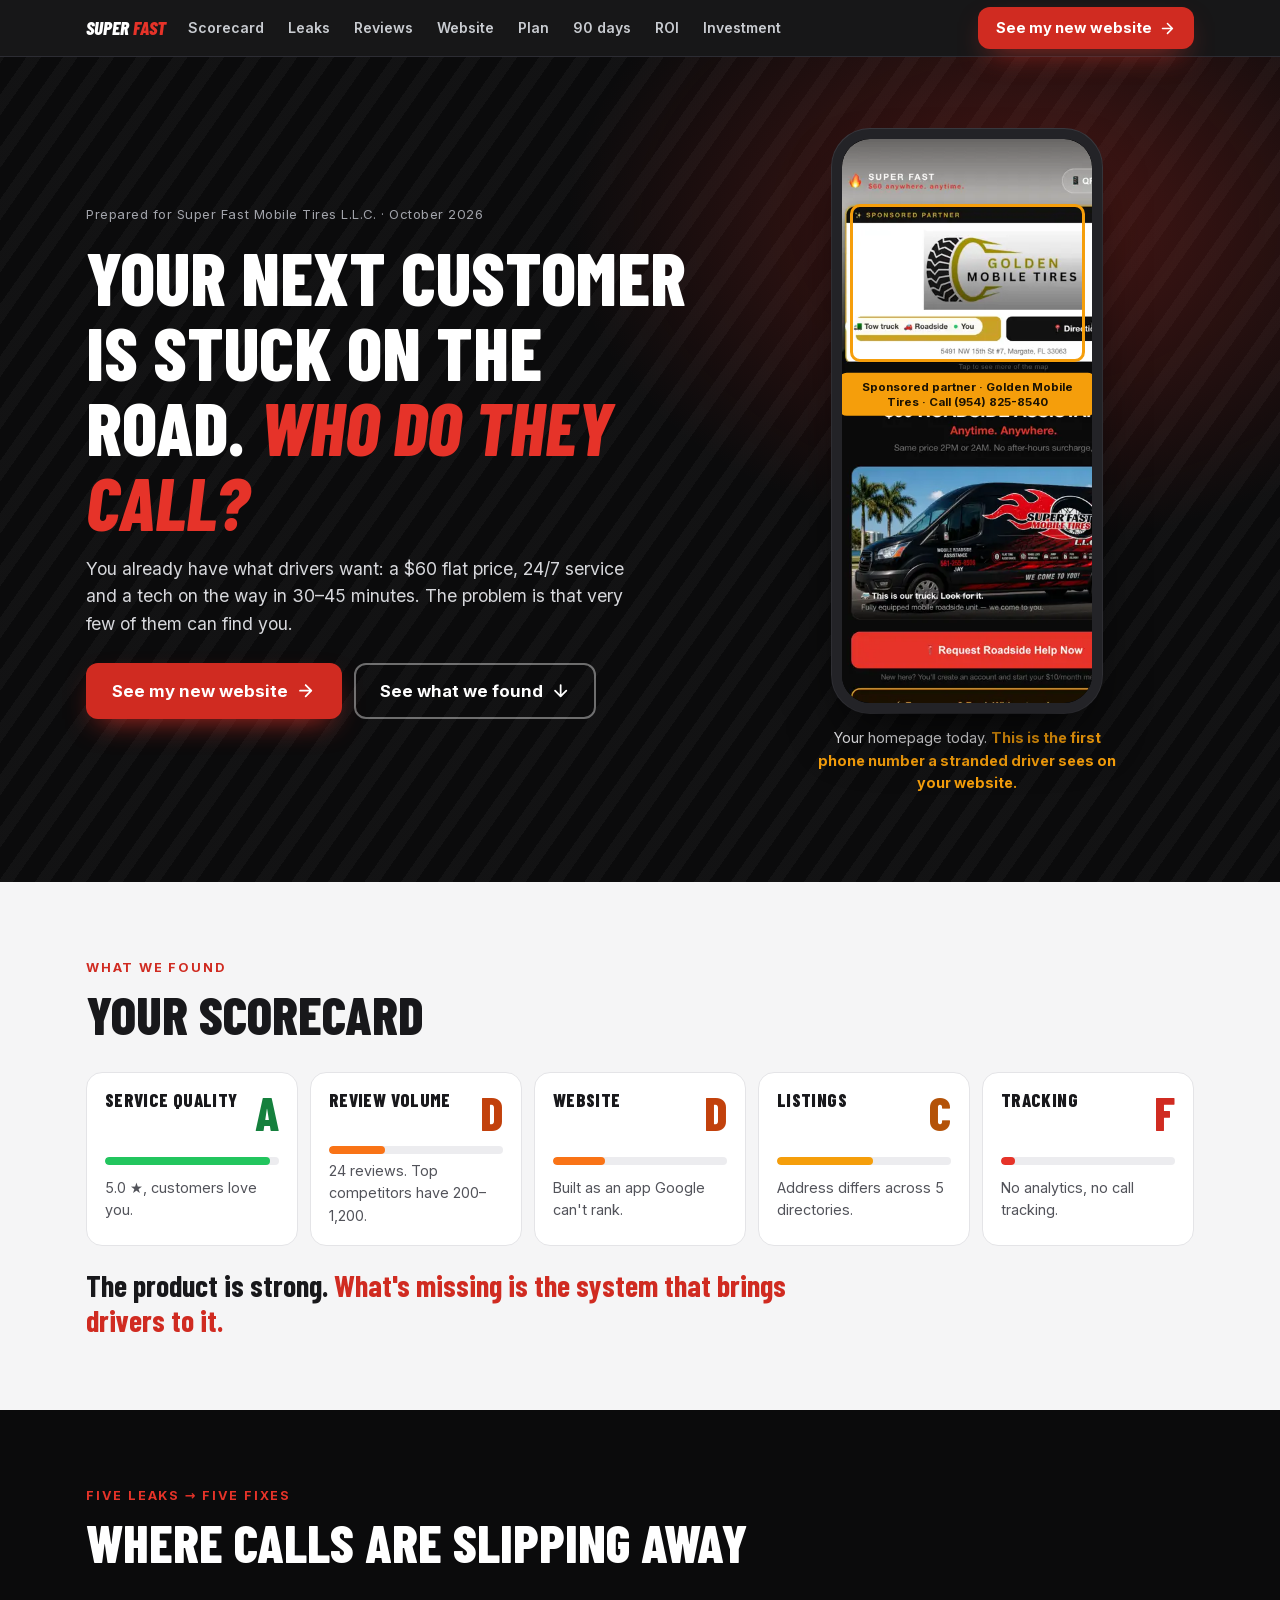
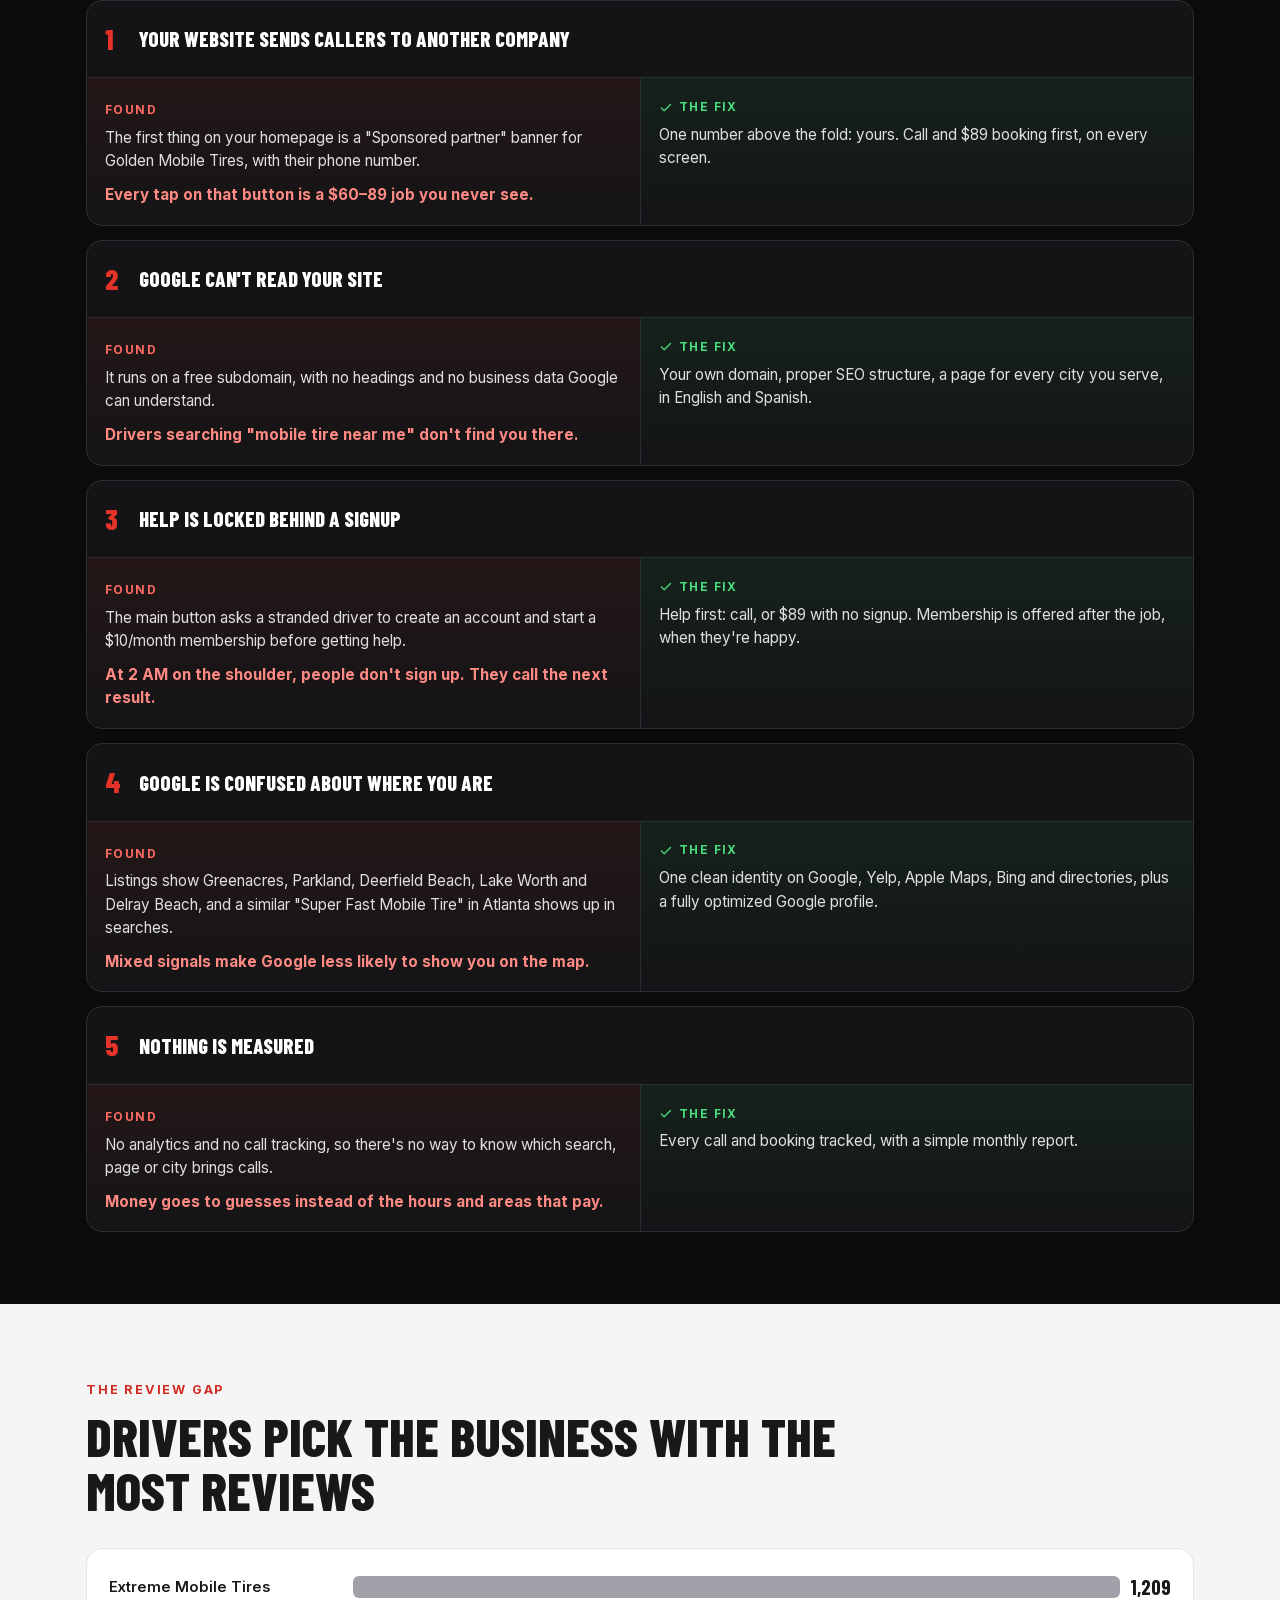
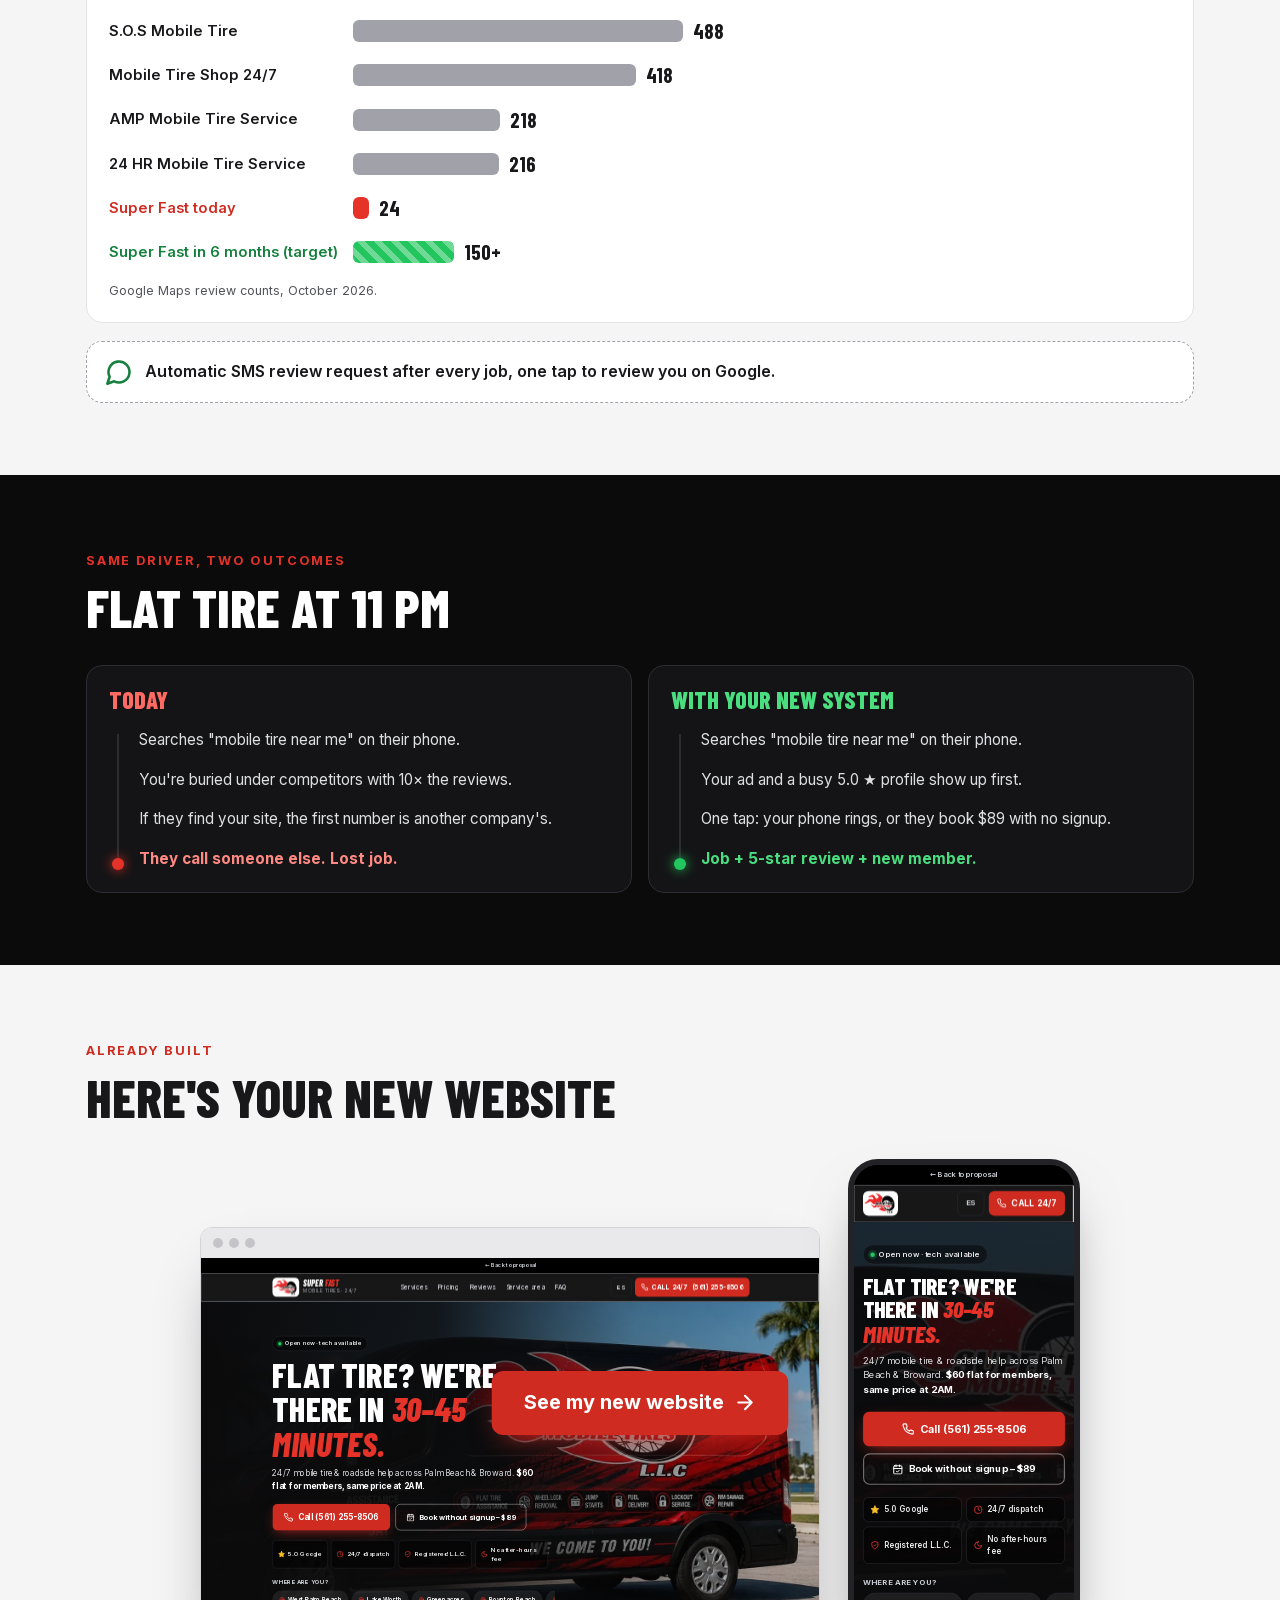
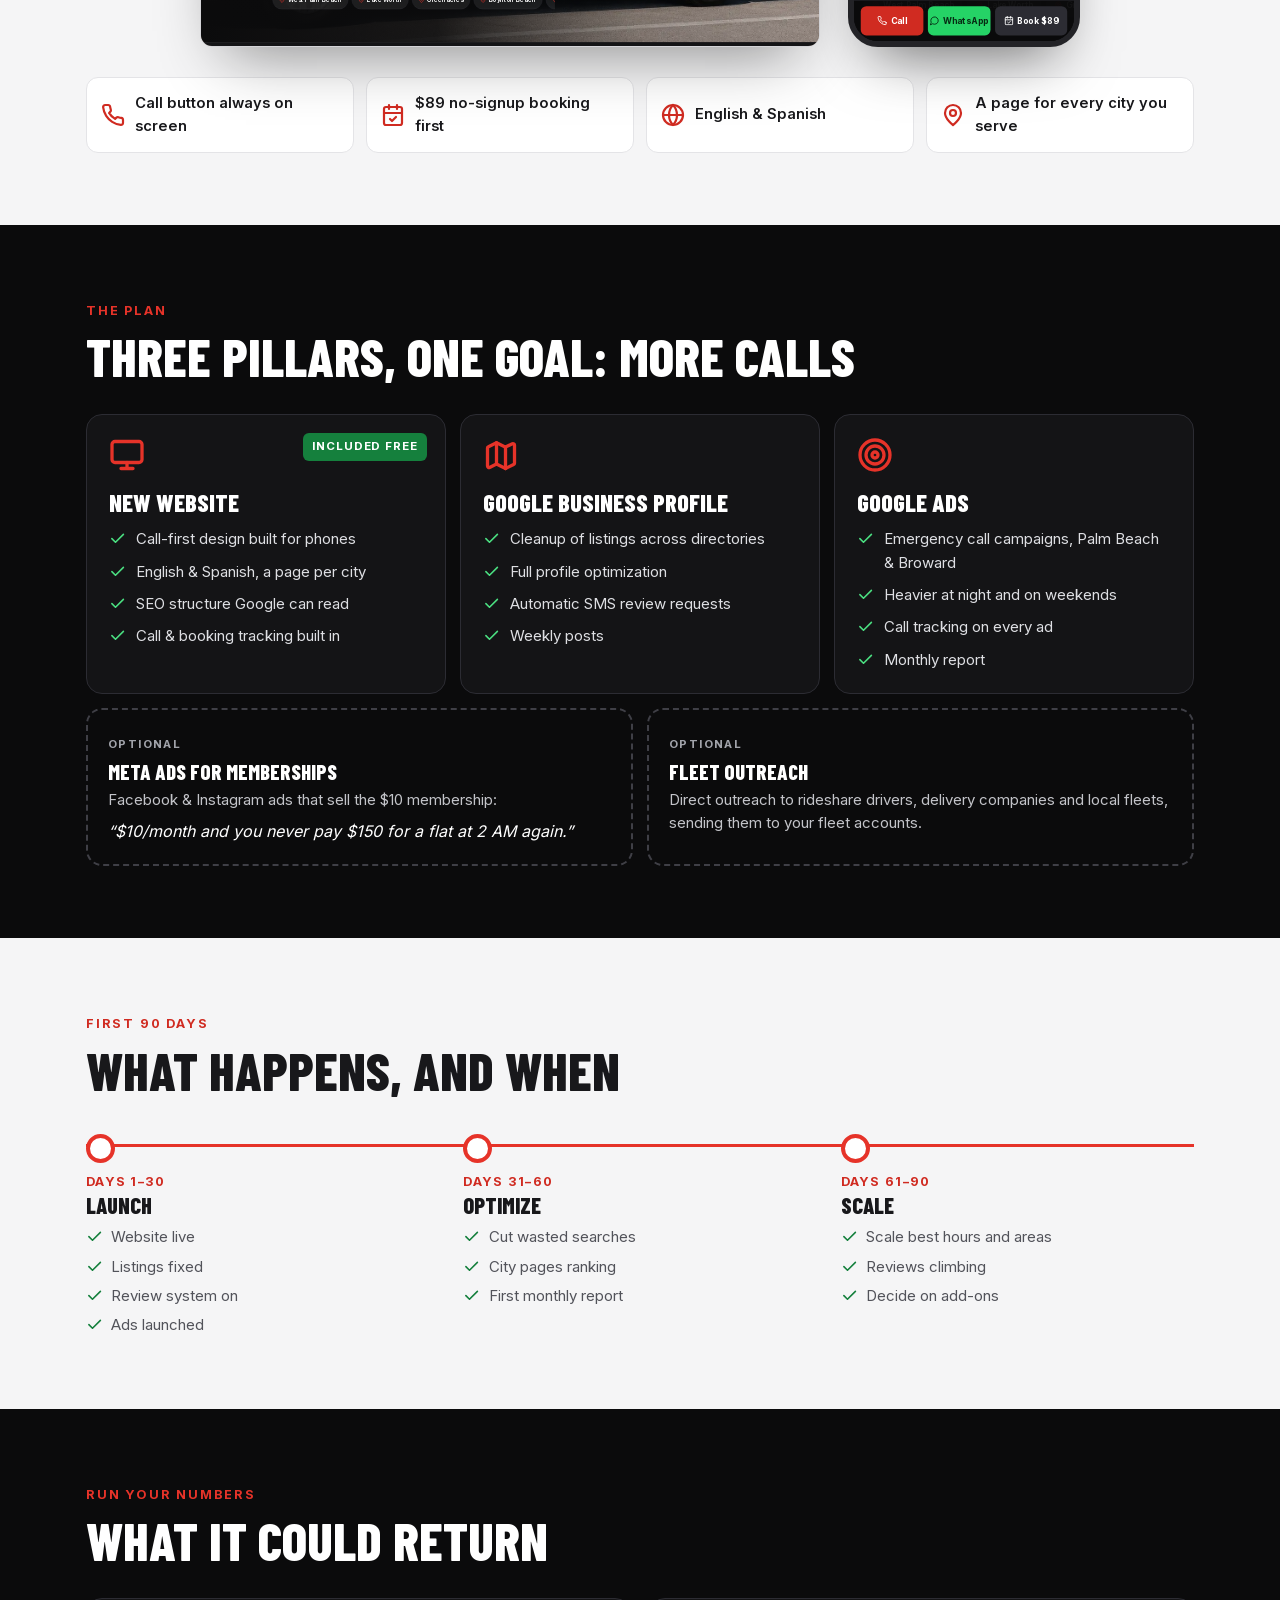
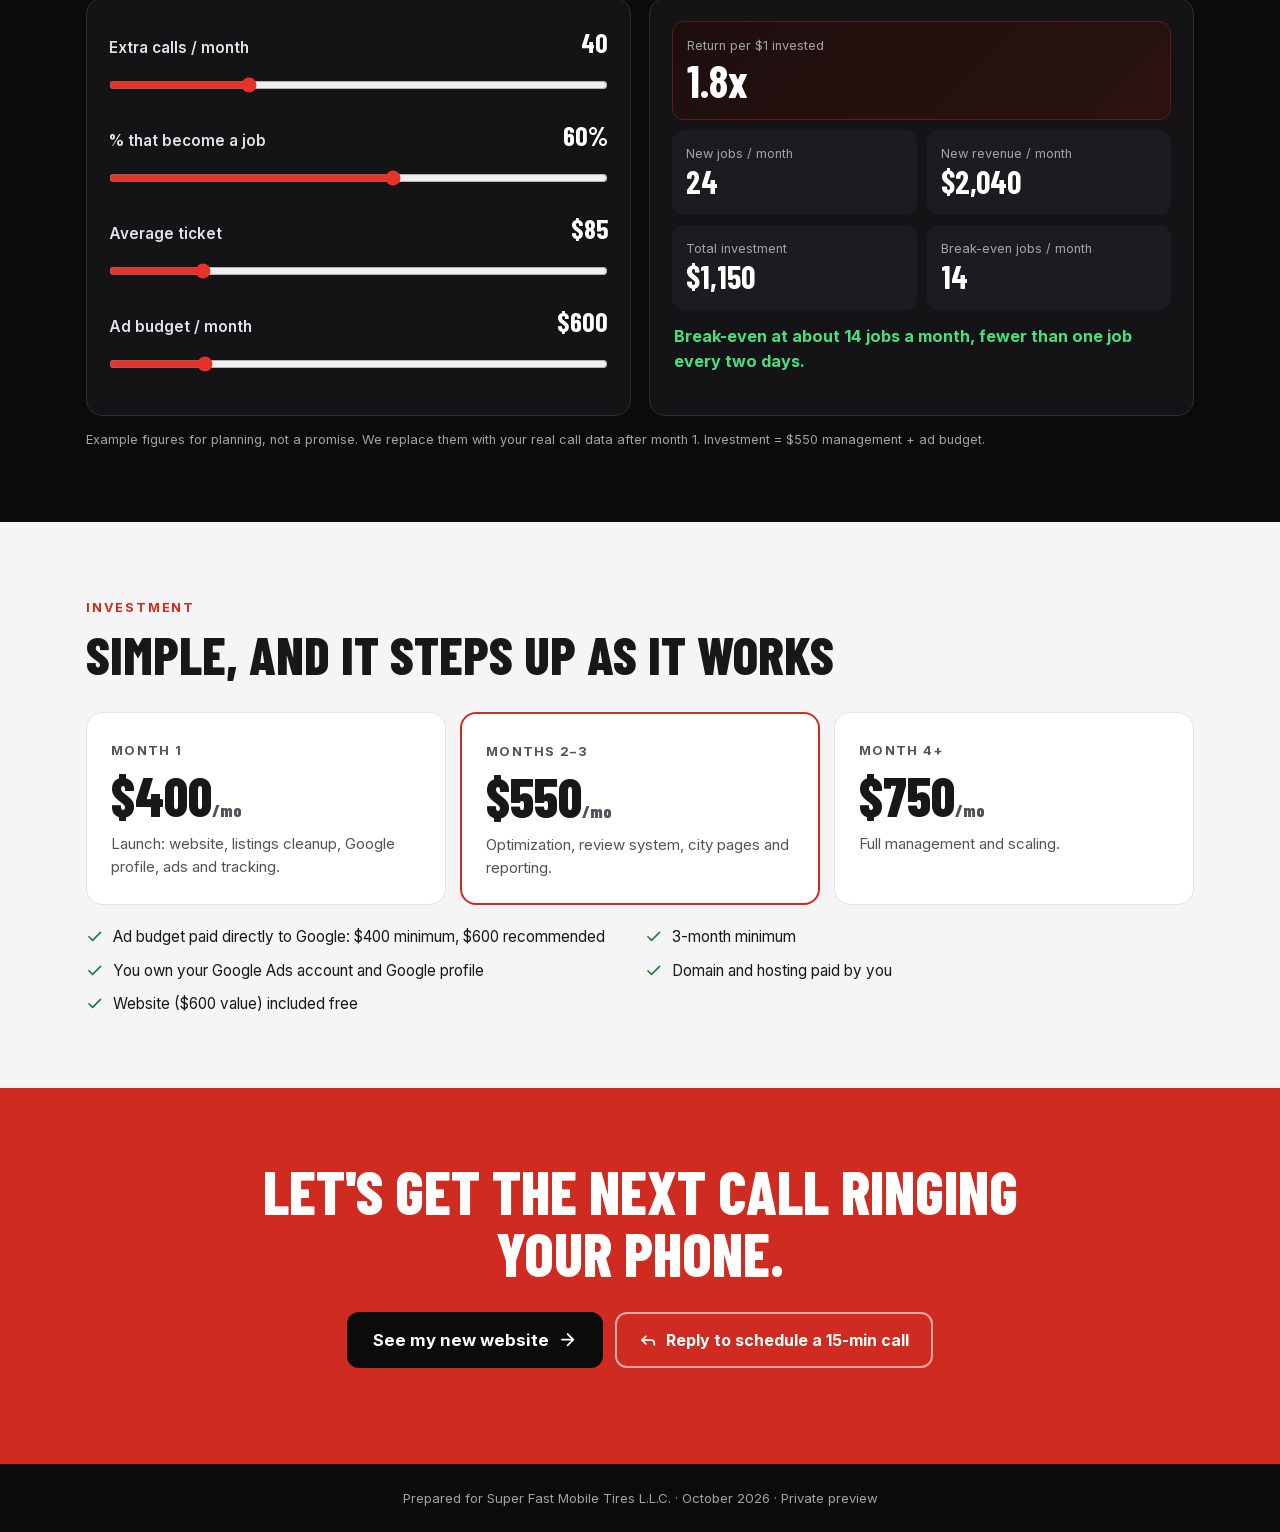
==== commit 671a5720: "Proposal at root, upgraded website at /website/ (EN, ES, 6 city pages) - / is now the audit + growth" ====
--- a/index.html
+++ b/index.html
@@ -3,510 +3,601 @@
 <head>
 <meta charset="utf-8">
 <meta name="viewport" content="width=device-width, initial-scale=1, viewport-fit=cover">
-<title>24/7 Mobile Tire Service &amp; Roadside Help in Palm Beach &amp; Broward | Super Fast Mobile Tires</title>
-<meta name="description" content="Flat tire? We come to you in 30–45 min, 24/7 across Palm Beach &amp; Broward. Tire change, flat repair, jump start, lockout, fuel delivery. $89 one-time or $60 for members. Call (561) 255-8506.">
+<title>Growth Plan for Super Fast Mobile Tires L.L.C.</title>
+<meta name="description" content="What we found on your website, Google and listings, and the plan to turn more stranded drivers into calls.">
+<meta name="robots" content="noindex, nofollow">
 <meta name="theme-color" content="#0B0B0C">
-<meta property="og:type" content="website">
-<meta property="og:title" content="Super Fast Mobile Tires — We come to you! 24/7">
-<meta property="og:description" content="24/7 mobile tire &amp; roadside help across Palm Beach &amp; Broward. Avg. arrival 30–45 min. Call (561) 255-8506.">
-<meta property="og:locale" content="en_US">
-<meta name="twitter:card" content="summary">
-<!-- TODO: add <link rel="canonical"> and og:url / og:image once the final domain and truck photo are set -->
-<link rel="preconnect" href="https://fonts.googleapis.com">
-<link rel="preconnect" href="https://fonts.gstatic.com" crossorigin>
-<link href="https://fonts.googleapis.com/css2?family=Barlow+Condensed:ital,wght@0,700;0,800;1,800&family=Inter:wght@400;500;600;700&display=swap" rel="stylesheet">
-
-<script type="application/ld+json">
-{
-  "@context": "https://schema.org",
-  "@type": "AutoRepair",
-  "name": "Super Fast Mobile Tires L.L.C.",
-  "slogan": "We come to you!",
-  "description": "24/7 mobile tire and roadside assistance across Palm Beach and Broward counties: tire change, flat repair, jump start, lockout, fuel delivery and wheel-lock removal.",
-  "telephone": "+1-561-255-8506",
-  "priceRange": "$60–$89",
-  "address": { "@type": "PostalAddress", "addressLocality": "Greenacres", "addressRegion": "FL", "addressCountry": "US" },
-  "openingHoursSpecification": [{
-    "@type": "OpeningHoursSpecification",
-    "dayOfWeek": ["Monday","Tuesday","Wednesday","Thursday","Friday","Saturday","Sunday"],
-    "opens": "00:00", "closes": "23:59"
-  }],
-  "areaServed": [
-    {"@type":"AdministrativeArea","name":"Palm Beach County, FL"},
-    {"@type":"AdministrativeArea","name":"Broward County, FL"},
-    {"@type":"City","name":"West Palm Beach, FL"},{"@type":"City","name":"Lake Worth, FL"},
-    {"@type":"City","name":"Greenacres, FL"},{"@type":"City","name":"Boynton Beach, FL"},
-    {"@type":"City","name":"Delray Beach, FL"},{"@type":"City","name":"Boca Raton, FL"},
-    {"@type":"City","name":"Deerfield Beach, FL"},{"@type":"City","name":"Parkland, FL"},
-    {"@type":"City","name":"Coral Springs, FL"},{"@type":"City","name":"Margate, FL"},
-    {"@type":"City","name":"Pompano Beach, FL"},{"@type":"City","name":"Fort Lauderdale, FL"}
-  ],
-  "makesOffer": [
-    {"@type":"Offer","name":"One-time emergency call (no signup)","price":"89","priceCurrency":"USD"},
-    {"@type":"Offer","name":"Membership — $60 flat on core services","price":"10","priceCurrency":"USD",
-     "priceSpecification":{"@type":"UnitPriceSpecification","price":"10","priceCurrency":"USD","unitText":"MONTH"}}
-  ]
-}
-</script>
-
-<script>
-// ===== CONFIG — edit here only =====
-// Tracking IDs: leave '' to disable. (Static site, so these live here instead of env vars.)
-var SFMT = {
-  GA4_ID: '',            // e.g. 'G-XXXXXXX'
-  ADS_ID: '',            // e.g. 'AW-123456789'
-  ADS_LABELS: {          // Google Ads conversion labels per action
-    call: '', whatsapp: '', book: '', membership: ''
-  },
-  META_PIXEL_ID: '',     // e.g. '1234567890'
-  // Base URL of the existing booking app (sign-in at '/', plus /provider, /partner, /fleet).
-  APP_URL: 'https://superfast-tires.web.app'   // '' if this page is ever served from the app's own host
-};
-
-(function () {
-  var g = SFMT.GA4_ID || SFMT.ADS_ID;
-  if (g) {
-    var s = document.createElement('script');
-    s.async = true; s.src = 'https://www.googletagmanager.com/gtag/js?id=' + g;
-    document.head.appendChild(s);
-    window.dataLayer = window.dataLayer || [];
-    window.gtag = function () { dataLayer.push(arguments); };
-    gtag('js', new Date());
-    if (SFMT.GA4_ID) gtag('config', SFMT.GA4_ID);
-    if (SFMT.ADS_ID) gtag('config', SFMT.ADS_ID);
-  }
-  if (SFMT.META_PIXEL_ID) {
-    !function(f,b,e,v,n,t,s){if(f.fbq)return;n=f.fbq=function(){n.callMethod?n.callMethod.apply(n,arguments):n.queue.push(arguments)};if(!f._fbq)f._fbq=n;n.push=n;n.loaded=!0;n.version='2.0';n.queue=[];t=b.createElement(e);t.async=!0;t.src=v;s=b.getElementsByTagName(e)[0];s.parentNode.insertBefore(t,s)}(window,document,'script','https://connect.facebook.net/en_US/fbevents.js');
-    fbq('init', SFMT.META_PIXEL_ID); fbq('track', 'PageView');
-  }
-})();
-</script>
-
+<link rel="icon" href="assets/favicon.ico" sizes="32x32">
+<link rel="apple-touch-icon" href="assets/icon-192.png">
+<link rel="preload" href="assets/fonts/barlow-condensed-800.woff2" as="font" type="font/woff2" crossorigin>
+<link rel="preload" href="assets/fonts/inter-var.woff2" as="font" type="font/woff2" crossorigin>
+<!-- TRACKING: GA4 / Google Ads / Meta Pixel go here at launch -->
 <style>
+@font-face{font-family:'Barlow Condensed';font-style:normal;font-weight:800;font-display:swap;src:url(assets/fonts/barlow-condensed-800.woff2) format('woff2')}
+@font-face{font-family:'Barlow Condensed';font-style:normal;font-weight:700;font-display:swap;src:url(assets/fonts/barlow-condensed-700.woff2) format('woff2')}
+@font-face{font-family:'Barlow Condensed';font-style:italic;font-weight:800;font-display:swap;src:url(assets/fonts/barlow-condensed-800i.woff2) format('woff2')}
+@font-face{font-family:Inter;font-style:normal;font-weight:400 700;font-display:swap;src:url(assets/fonts/inter-var.woff2) format('woff2')}
 :root{
-  --black:#0B0B0C; --ink:#141416; --ink2:#1d1d21; --line:#2a2a30;
-  --red:#E63329; --red-d:#c4241b; --white:#fff; --chrome:#c9ccd1; --muted:#9a9ca3;
-  --paper:#f5f5f6; --text:#18181b; --text-m:#55565c; --wa:#25d366;
-  --r:14px; --max:1120px;
+  --black:#0B0B0C;--ink:#141416;--ink2:#1c1c20;--line:#2c2c33;
+  --red:#E63329;--red-a:#D02B21;--red-d:#b5231a;--chrome:#c9ccd1;--muted:#a1a3aa;
+  --paper:#f5f5f6;--text:#18181b;--text-m:#52535a;--ok:#22c55e;--ok-d:#15803d;--amber:#f59e0b;--orange:#f97316;
+  --r:16px;--max:1140px;
 }
 *{box-sizing:border-box;margin:0;padding:0}
 html{scroll-behavior:smooth;-webkit-text-size-adjust:100%}
-body{font-family:Inter,system-ui,sans-serif;background:var(--paper);color:var(--text);line-height:1.55;-webkit-font-smoothing:antialiased}
-h1,h2,h3,.disp{font-family:'Barlow Condensed',Inter,sans-serif;font-weight:800;line-height:1.02;letter-spacing:.005em;text-transform:uppercase}
+body{font-family:Inter,system-ui,-apple-system,sans-serif;background:var(--paper);color:var(--text);line-height:1.55;-webkit-font-smoothing:antialiased}
+h1,h2,h3,.disp{font-family:'Barlow Condensed',Inter,sans-serif;font-weight:800;line-height:1.02;text-transform:uppercase}
 a{color:inherit;text-decoration:none}
+img{display:block;max-width:100%;height:auto}
 .wrap{max-width:var(--max);margin:0 auto;padding:0 16px}
+section{padding:72px 0;scroll-margin-top:60px}
+h2{font-size:clamp(2.1rem,6vw,3.3rem);max-width:820px}
+.eyebrow{display:inline-block;font-size:.8rem;font-weight:700;letter-spacing:.14em;text-transform:uppercase;color:var(--red-a);margin-bottom:10px}
+.lead{color:var(--text-m);font-size:1.05rem;max-width:620px;margin-top:12px}
+.dark{background:var(--black);color:#fff}
+.dark .eyebrow{color:var(--red)}
+.dark .lead{color:#c3c4c9}
 .ic{width:1.15em;height:1.15em;flex:none;fill:none;stroke:currentColor;stroke-width:2.2;stroke-linecap:round;stroke-linejoin:round}
-section{padding:64px 0;scroll-margin-top:64px}
-.eyebrow{display:inline-block;font-size:.8rem;font-weight:700;letter-spacing:.14em;text-transform:uppercase;color:var(--red);margin-bottom:10px}
-h2{font-size:clamp(2rem,5.5vw,3rem)}
-.lead{color:var(--text-m);font-size:1.05rem;max-width:620px;margin-top:12px}
 :focus-visible{outline:3px solid var(--red);outline-offset:3px;border-radius:6px}
-
-/* Buttons */
-.btn{display:inline-flex;align-items:center;justify-content:center;gap:.55em;min-height:56px;padding:0 24px;border-radius:12px;font-weight:700;font-size:1.05rem;border:2px solid transparent;cursor:pointer;transition:transform .15s,background .15s,border-color .15s}
+.btn{display:inline-flex;align-items:center;justify-content:center;gap:.5em;min-height:56px;padding:0 24px;border-radius:12px;font-weight:700;font-size:1.05rem;border:2px solid transparent;transition:transform .15s,background .15s;text-align:center}
 .btn:active{transform:scale(.97)}
-.btn-red{background:var(--red);color:#fff;box-shadow:0 10px 30px -10px rgba(230,51,41,.7)}
+.btn-red{background:var(--red-a);color:#fff;box-shadow:0 12px 30px -12px rgba(230,51,41,.8)}
 .btn-red:hover{background:var(--red-d)}
-.btn-ghost{border-color:rgba(255,255,255,.35);color:#fff}
+.btn-ghost{border-color:rgba(255,255,255,.4);color:#fff}
 .btn-ghost:hover{border-color:#fff;background:rgba(255,255,255,.06)}
 .btn-dark{background:var(--black);color:#fff}
-.btn-dark:hover{background:#26262b}
-
-/* Top bar */
-.top{position:sticky;top:0;z-index:50;background:rgba(11,11,12,.94);backdrop-filter:blur(10px);-webkit-backdrop-filter:blur(10px);border-bottom:1px solid var(--line)}
-.top .wrap{display:flex;align-items:center;justify-content:space-between;height:64px;gap:12px}
-.logo{display:flex;align-items:center;gap:10px;color:#fff;min-width:0}
-.logo-mark{width:38px;height:38px;border-radius:50%;background:radial-gradient(circle at 50% 50%,#0B0B0C 34%,var(--chrome) 35% 41%,#0B0B0C 42% 60%,var(--red) 61%);flex:none}
-.logo b{font-family:'Barlow Condensed',sans-serif;font-style:italic;font-weight:800;font-size:1.3rem;letter-spacing:.02em;line-height:.95;text-transform:uppercase;display:block}
-.logo b span{color:var(--red)}
-.logo small{display:block;font-size:.68rem;color:var(--muted);letter-spacing:.08em;text-transform:uppercase}
-.top nav{display:none;gap:26px;color:var(--chrome);font-size:.92rem;font-weight:500}
-.top nav a:hover{color:#fff}
-.call-top{background:var(--red);color:#fff;font-weight:800;border-radius:10px;padding:0 16px;height:44px;display:inline-flex;align-items:center;gap:8px;white-space:nowrap;font-size:.95rem}
-.call-top .num{display:none}
-@media(min-width:900px){.top nav{display:flex}.call-top .num{display:inline}}
+
+/* Mini nav + progress */
+.mnav{position:sticky;top:0;z-index:50;background:rgba(11,11,12,.95);backdrop-filter:blur(10px);-webkit-backdrop-filter:blur(10px);border-bottom:1px solid var(--line)}
+.prog{position:absolute;left:0;top:0;height:3px;width:100%;background:var(--red);transform-origin:0 50%;transform:scaleX(var(--p,0))}
+.mnav .wrap{display:flex;align-items:center;gap:12px;height:56px}
+.mnav .brand{font-family:'Barlow Condensed',sans-serif;font-weight:800;font-style:italic;color:#fff;text-transform:uppercase;font-size:1.2rem;white-space:nowrap}
+.mnav .brand span{color:var(--red)}
+.mnav .links{display:flex;gap:4px;overflow-x:auto;scrollbar-width:none;flex:1;mask-image:linear-gradient(90deg,#000 85%,transparent)}
+.mnav .links::-webkit-scrollbar{display:none}
+.mnav .links a{flex:none;display:inline-flex;align-items:center;min-height:48px;padding:0 10px;color:var(--chrome);font-size:.88rem;font-weight:600;white-space:nowrap}
+.mnav .links a:hover,.mnav .links a.on{color:#fff}
+.mnav .go{display:none}
+@media(min-width:900px){.mnav .go{display:inline-flex;min-height:42px;padding:0 16px;font-size:.92rem}}
+.pill{position:fixed;right:14px;bottom:calc(14px + env(safe-area-inset-bottom));z-index:60;display:inline-flex;align-items:center;gap:8px;min-height:52px;padding:0 20px;border-radius:999px;background:var(--red-a);color:#fff;font-weight:800;box-shadow:0 12px 30px -8px rgba(0,0,0,.6)}
+@media(min-width:900px){.pill{display:none}}
 
 /* Hero */
-.hero{background:var(--black);color:#fff;position:relative;overflow:hidden;padding:44px 0 56px}
-.hero::before{content:"";position:absolute;inset:0;background:
-  radial-gradient(60% 70% at 85% 10%,rgba(230,51,41,.35),transparent 60%),
-  repeating-linear-gradient(-12deg,transparent 0 46px,rgba(255,255,255,.025) 46px 48px)}
-.hero .wrap{position:relative}
-.open-pill{display:inline-flex;align-items:center;gap:8px;font-size:.85rem;font-weight:600;color:var(--chrome);background:rgba(255,255,255,.06);border:1px solid var(--line);padding:6px 12px;border-radius:999px}
-.dot{width:8px;height:8px;border-radius:50%;background:#22c55e;box-shadow:0 0 0 4px rgba(34,197,94,.2);animation:pulse 2s infinite}
-@keyframes pulse{50%{box-shadow:0 0 0 7px rgba(34,197,94,0)}}
-.hero h1{font-size:clamp(2.7rem,10vw,5.4rem);margin:18px 0 16px;max-width:900px}
-.hero h1 em{font-style:italic;color:var(--red)}
-.hero .sub{font-size:clamp(1.05rem,2.6vw,1.25rem);color:#d6d7db;max-width:640px}
-.hero .sub strong{color:#fff}
-.cta-row{display:flex;flex-direction:column;gap:12px;margin:28px 0 26px}
-.cta-row .btn{width:100%}
-.cta-row .btn-red{font-size:1.2rem;min-height:62px}
-.cta-note{font-size:.85rem;color:var(--muted);margin-top:-14px;margin-bottom:24px}
-.cta-note a{text-decoration:underline;text-underline-offset:3px;color:var(--chrome)}
-@media(min-width:640px){.cta-row{flex-direction:row}.cta-row .btn{width:auto}}
-.trust{display:grid;grid-template-columns:1fr 1fr;gap:10px;max-width:760px}
-.trust li{list-style:none;display:flex;align-items:center;gap:8px;font-size:.9rem;font-weight:600;color:#e7e7ea;background:rgba(255,255,255,.04);border:1px solid var(--line);padding:10px 12px;border-radius:10px}
-.trust .ic{color:var(--red)}
-.trust .star{color:#fbbf24;fill:#fbbf24}
-@media(min-width:760px){.trust{grid-template-columns:repeat(4,auto)}}
-
-/* Steps */
-.steps{display:grid;gap:14px;margin-top:32px}
-.step{background:#fff;border:1px solid #e6e6e9;border-radius:var(--r);padding:22px;display:flex;gap:16px;align-items:flex-start}
-.step .n{font-family:'Barlow Condensed',sans-serif;font-weight:800;font-size:2.4rem;color:var(--red);line-height:1;width:34px;flex:none}
-.step h3{font-size:1.35rem;margin-bottom:4px}
-.step p{color:var(--text-m);font-size:.95rem}
-@media(min-width:800px){.steps{grid-template-columns:repeat(3,1fr)}}
-
-/* Services */
-.svc-grid{display:grid;grid-template-columns:1fr 1fr;gap:12px;margin-top:32px}
-.svc{background:#fff;border:1px solid #e6e6e9;border-radius:var(--r);padding:18px;display:flex;flex-direction:column;gap:10px}
-.svc .ic{width:30px;height:30px;color:var(--red);stroke-width:2}
-.svc h3{font-size:1.25rem}
-.svc .price{font-size:.88rem;color:var(--text-m);margin-top:auto}
-.svc .price b{color:var(--text);font-size:1.05rem}
-@media(min-width:800px){.svc-grid{grid-template-columns:repeat(3,1fr)}}
-.extra{margin-top:16px;display:grid;gap:12px}
-.extra .row{background:var(--ink);color:#fff;border-radius:var(--r);padding:18px 20px;display:flex;gap:14px;align-items:center}
-.extra .row .ic{width:28px;height:28px;color:var(--red)}
-.extra .row h3{font-size:1.2rem}
-.extra .row p{font-size:.9rem;color:var(--chrome)}
-.extra .row .tag{margin-left:auto;font-weight:700;font-size:.9rem;text-align:right;white-space:nowrap}
-@media(min-width:800px){.extra{grid-template-columns:repeat(3,1fr)}.extra .row{flex-wrap:wrap}.extra .row .tag{margin-left:0;text-align:left;width:100%}}
-
-/* Pricing */
-.dark{background:var(--black);color:#fff}
-.dark .lead{color:#c3c4c9}
-.plans{display:grid;gap:16px;margin-top:32px}
-.plan{border-radius:18px;padding:26px;background:var(--ink);border:1px solid var(--line);display:flex;flex-direction:column}
-.plan.hot{border:2px solid var(--red);position:relative;background:linear-gradient(180deg,#1b0f0e,var(--ink) 40%)}
-.plan .badge{position:absolute;top:-13px;left:22px;background:var(--red);color:#fff;font-size:.75rem;font-weight:800;letter-spacing:.08em;text-transform:uppercase;padding:5px 10px;border-radius:6px}
-.plan h3{font-size:1.5rem}
-.plan .amt{font-family:'Barlow Condensed',sans-serif;font-weight:800;font-size:3.6rem;line-height:1;margin:12px 0 4px}
-.plan .amt small{font-size:1.1rem;color:var(--muted);font-weight:700}
-.plan .per{color:var(--chrome);font-size:.95rem;margin-bottom:18px}
-.plan ul{list-style:none;display:grid;gap:10px;margin-bottom:24px}
-.plan li{display:flex;gap:10px;font-size:.95rem;color:#e2e3e6}
-.plan li .ic{color:var(--red);margin-top:3px}
-.plan .btn{margin-top:auto;width:100%}
-@media(min-width:800px){.plans{grid-template-columns:1fr 1fr}}
-.compare{margin-top:28px;width:100%;border-collapse:collapse;font-size:.92rem}
-.compare th,.compare td{padding:12px 8px;border-bottom:1px solid var(--line);text-align:center}
-.compare th:first-child,.compare td:first-child{text-align:left;color:#e2e3e6}
-.compare thead th{font-size:.78rem;letter-spacing:.06em;text-transform:uppercase;color:var(--muted);font-weight:700}
-.compare thead th.us{color:var(--red)}
-.compare .y{color:#22c55e}.compare .x{color:#6b6d74}
-.compare-note{font-size:.78rem;color:var(--muted);margin-top:10px}
-
-/* Review */
-.review{background:#fff;border-radius:20px;border:1px solid #e6e6e9;padding:28px;margin-top:28px;display:grid;gap:18px}
-.stars{display:flex;gap:3px;color:#fbbf24}
-.stars .ic{fill:#fbbf24;width:24px;height:24px;stroke-width:1.5}
-.review blockquote{font-family:'Barlow Condensed',sans-serif;font-weight:700;font-size:clamp(1.6rem,4.5vw,2.3rem);line-height:1.12}
-.review cite{font-style:normal;color:var(--text-m);font-size:.92rem}
-.facts{display:grid;grid-template-columns:1fr 1fr;gap:12px;margin-top:16px}
-.fact{background:#fff;border:1px solid #e6e6e9;border-radius:var(--r);padding:18px}
-.fact b{font-family:'Barlow Condensed',sans-serif;font-size:2.1rem;display:block;line-height:1}
-.fact span{font-size:.88rem;color:var(--text-m)}
-@media(min-width:800px){.facts{grid-template-columns:repeat(4,1fr)}}
-
-/* Area */
-.cities{display:flex;flex-wrap:wrap;gap:8px;margin-top:24px}
-.cities li{list-style:none;display:inline-flex;align-items:center;gap:6px;background:#fff;border:1px solid #e6e6e9;border-radius:999px;padding:8px 14px;font-size:.92rem;font-weight:500}
-.cities .ic{color:var(--red);width:1em;height:1em}
-
-/* FAQ */
-.faq{margin-top:28px;display:grid;gap:10px}
-.faq details{background:#fff;border:1px solid #e6e6e9;border-radius:12px}
-.faq summary{list-style:none;cursor:pointer;padding:18px 20px;font-weight:600;display:flex;justify-content:space-between;align-items:center;gap:12px}
-.faq summary::-webkit-details-marker{display:none}
-.faq summary .ic{transition:transform .2s;color:var(--text-m)}
-.faq details[open] summary .ic{transform:rotate(180deg)}
-.faq details p{padding:0 20px 18px;color:var(--text-m)}
-
-/* Final CTA */
-.final{background:var(--red);color:#fff;text-align:center}
-.final h2{font-size:clamp(2.2rem,7vw,3.6rem)}
-.final p{font-size:1.1rem;margin:10px auto 26px;max-width:520px;opacity:.95}
-.final .btn-dark{font-size:1.2rem;min-height:62px;padding:0 30px}
-
-/* Footer */
-footer{background:var(--black);color:var(--chrome);padding:44px 0 120px;font-size:.92rem}
-footer .grid{display:grid;gap:28px}
-footer h3{font-size:1rem;color:#fff;letter-spacing:.08em;margin-bottom:10px}
-footer ul{list-style:none;display:grid;gap:8px}
-footer a:hover{color:#fff}
-footer .legal{border-top:1px solid var(--line);margin-top:32px;padding-top:18px;font-size:.8rem;color:var(--muted)}
-@media(min-width:800px){footer .grid{grid-template-columns:1.4fr 1fr 1fr}footer{padding-bottom:44px}}
-
-/* Bottom action bar (mobile) */
-.bar{position:fixed;left:0;right:0;bottom:0;z-index:60;display:grid;grid-template-columns:1.3fr 1fr 1fr;gap:8px;padding:10px 12px calc(10px + env(safe-area-inset-bottom));background:rgba(11,11,12,.96);backdrop-filter:blur(10px);-webkit-backdrop-filter:blur(10px);border-top:1px solid var(--line);transform:translateY(110%);transition:transform .25s ease}
-.bar.on{transform:none}
-.bar a{display:flex;align-items:center;justify-content:center;gap:6px;height:52px;border-radius:10px;font-weight:700;font-size:.98rem;color:#fff}
-.bar .b-call{background:var(--red)}
-.bar .b-wa{background:var(--wa);color:#0b2a17}
-.bar .b-book{background:#2a2a30}
-@media(min-width:900px){.bar{display:none}}
-@media(prefers-reduced-motion:reduce){*{animation:none!important;transition:none!important}html{scroll-behavior:auto}}
+.hero{background:var(--black);color:#fff;padding:44px 0 64px;position:relative;overflow:hidden}
+.hero::before{content:"";position:absolute;inset:0;background:radial-gradient(55% 60% at 80% 20%,rgba(230,51,41,.28),transparent 65%),repeating-linear-gradient(-55deg,transparent 0 18px,rgba(255,255,255,.03) 18px 30px)}
+.hero .wrap{position:relative;display:grid;gap:40px;align-items:center}
+@media(min-width:900px){.hero .wrap{grid-template-columns:1.15fr .85fr}.hero{padding:72px 0 88px}}
+.prep{font-size:.82rem;color:var(--muted);letter-spacing:.04em}
+.hero h1{font-size:clamp(2.6rem,8.6vw,4.6rem);margin:14px 0 16px}
+.hero h1 em{color:var(--red);font-style:italic}
+.hero .sub{font-size:1.1rem;color:#d6d7db;max-width:560px}
+.hero .ctas{display:flex;flex-direction:column;gap:12px;margin-top:26px}
+@media(min-width:560px){.hero .ctas{flex-direction:row}}
+.phone-wrap{display:flex;flex-direction:column;align-items:center;gap:14px}
+.phone{width:min(270px,72vw);aspect-ratio:390/844;border-radius:38px;border:10px solid #232327;background:#000;box-shadow:0 30px 60px -20px rgba(0,0,0,.8),0 0 0 1px #3a3a40;position:relative;overflow:hidden}
+.phone .screen{position:absolute;inset:0;overflow:hidden;background:#111;border-radius:28px}
+.phone .screen picture,.phone .screen img.shot{position:absolute;inset:0;width:100%;height:100%;object-fit:cover;object-position:top}
+.mock{position:absolute;inset:0;padding:12% 7% 0;font-size:10px;color:#fff;display:flex;flex-direction:column;gap:8px}
+.mock .mh{font-family:'Barlow Condensed',sans-serif;font-weight:800;font-size:15px}
+.mock .mb{border:2px solid var(--amber);border-radius:8px;padding:10px;background:#1a1405;color:#fde68a;height:26%}
+.mock .mt{font-family:'Barlow Condensed',sans-serif;font-weight:800;font-size:20px;text-align:center;margin-top:8px}
+.mock .mr{background:var(--red-a);border-radius:8px;padding:8px;text-align:center;font-weight:700}
+.sponsor{position:absolute;left:3%;right:3%;top:11.5%;height:28%;border:3px solid var(--amber);border-radius:10px;box-shadow:0 0 0 0 rgba(245,158,11,.7);animation:amber 1.8s infinite}
+@keyframes amber{70%{box-shadow:0 0 0 14px rgba(245,158,11,0)}100%{box-shadow:0 0 0 0 rgba(245,158,11,0)}}
+.sponsor span{position:absolute;left:50%;bottom:-14px;transform:translate(-50%,100%);width:112%;background:var(--amber);color:#1b1203;font-weight:800;font-size:.72rem;line-height:1.25;padding:7px 9px;border-radius:8px;text-align:center}
+.phone-cap{max-width:300px;text-align:center;font-size:.9rem;color:#e7e7ea}
+.phone-cap b{color:var(--amber)}
+
+/* Scorecard */
+.score{display:grid;gap:12px;margin-top:30px;grid-template-columns:1fr}
+@media(min-width:640px){.score{grid-template-columns:repeat(2,1fr)}}
+@media(min-width:1000px){.score{grid-template-columns:repeat(5,1fr)}}
+.tile{background:#fff;border:1px solid #e4e4e7;border-radius:var(--r);padding:18px;display:grid;grid-template-columns:1fr auto;gap:6px 12px;align-items:start}
+.tile h3{font-size:1.15rem;letter-spacing:.02em}
+.tile p{grid-column:1/-1;font-size:.9rem;color:var(--text-m)}
+.grade{font-family:'Barlow Condensed',sans-serif;font-weight:800;font-size:3rem;line-height:.9;grid-row:1/3;grid-column:2}
+.g-a{color:var(--ok-d)}.g-c{color:#b45309}.g-d{color:#c2410c}.g-f{color:var(--red-a)}
+.meter{grid-column:1/-1;height:8px;border-radius:99px;background:#ececef;overflow:hidden;margin-top:6px}
+.meter i{display:block;height:100%;width:var(--v);border-radius:inherit;transition:width 1.2s cubic-bezier(.2,.8,.2,1)}
+.m-a{background:var(--ok)}.m-c{background:var(--amber)}.m-d{background:var(--orange)}.m-f{background:var(--red)}
+.bottom-line{margin-top:22px;font-family:'Barlow Condensed',sans-serif;font-weight:700;font-size:clamp(1.4rem,3.6vw,1.9rem);line-height:1.15;max-width:760px}
+.bottom-line b{color:var(--red-a)}
+
+/* Leaks */
+.leaks{display:grid;gap:14px;margin-top:30px}
+.leak{background:var(--ink);border:1px solid var(--line);border-radius:var(--r);overflow:hidden}
+.leak header{display:flex;align-items:center;gap:12px;padding:16px 18px;border-bottom:1px solid var(--line);flex-wrap:wrap}
+.leak .num{font-family:'Barlow Condensed',sans-serif;font-weight:800;font-size:1.8rem;color:var(--red);width:22px}
+.leak h3{font-size:1.3rem;flex:1;min-width:180px}
+.tog{display:none;gap:4px;background:#000;border-radius:10px;padding:3px}
+.tog button{min-height:44px;padding:0 14px;border:0;border-radius:8px;background:transparent;color:var(--muted);font:700 .85rem Inter,sans-serif;cursor:pointer}
+.tog button[aria-pressed=true]{background:#2c2c33;color:#fff}
+.sides{display:grid}
+.sides>div{padding:18px}
+.found{background:linear-gradient(180deg,rgba(230,51,41,.08),transparent)}
+.fix{background:linear-gradient(180deg,rgba(34,197,94,.08),transparent);border-top:1px solid var(--line)}
+.lbl{display:inline-flex;align-items:center;gap:6px;font-size:.75rem;font-weight:800;letter-spacing:.12em;text-transform:uppercase;margin-bottom:6px}
+.found .lbl{color:#ff6b62}.fix .lbl{color:#4ade80}
+.sides p{color:#dedfe3;font-size:.95rem}
+.cost{margin-top:10px;color:#ff8a83!important;font-weight:700}
+@media(min-width:800px){.sides{grid-template-columns:1fr 1fr}.fix{border-top:0;border-left:1px solid var(--line)}}
+@media(max-width:799px){.js .tog{display:flex}.js .leak[data-view=found] .fix,.js .leak[data-view=fix] .found{display:none}.js .fix{border-top:0}}
+
+/* Review gap */
+.chart{margin-top:30px;display:grid;gap:12px;background:#fff;border:1px solid #e4e4e7;border-radius:var(--r);padding:22px}
+.bar-row{display:grid;grid-template-columns:1fr;gap:4px}
+@media(min-width:700px){.bar-row{grid-template-columns:230px 1fr;align-items:center;gap:14px}}
+.bar-row .nm{font-size:.92rem;font-weight:600}
+.track{display:flex;align-items:center;gap:10px}
+.track i{display:block;height:22px;border-radius:6px;background:#a1a1aa;width:max(var(--w),6px);transition:width 1.4s cubic-bezier(.2,.8,.2,1)}
+.track b{font-family:'Barlow Condensed',sans-serif;font-size:1.3rem;white-space:nowrap}
+.bar-row.us .nm{color:var(--red-a)}.bar-row.us i{background:var(--red)}
+.bar-row.goal .nm{color:var(--ok-d)}.bar-row.goal i{background:var(--ok);background-image:repeating-linear-gradient(45deg,transparent 0 6px,rgba(255,255,255,.35) 6px 12px)}
+.src{font-size:.78rem;color:var(--text-m)}
+.note-row{margin-top:18px;display:flex;gap:12px;align-items:center;background:#fff;border:1px dashed #a1a1aa;border-radius:var(--r);padding:16px 18px;font-weight:600}
+.note-row .ic{color:var(--ok-d);width:28px;height:28px}
+
+/* Outcomes */
+.outs{display:grid;gap:16px;margin-top:30px}
+@media(min-width:800px){.outs{grid-template-columns:1fr 1fr}}
+.out{border-radius:var(--r);padding:22px;border:1px solid var(--line);background:var(--ink)}
+.out h3{font-size:1.5rem;margin-bottom:16px}
+.out.bad h3{color:#ff6b62}.out.good h3{color:#4ade80}
+.out .sw{position:relative;padding-left:30px}
+.out ol{list-style:none;display:grid;gap:16px}
+.out .sw::before{content:"";position:absolute;left:8px;top:6px;bottom:6px;width:2px;background:#2c2c33}
+.out .run{position:absolute;left:3px;width:12px;height:12px;border-radius:50%;top:calc(100% - 12px);transition:top 2.6s cubic-bezier(.4,0,.2,1)}
+.out.bad .run{background:var(--red);box-shadow:0 0 12px var(--red)}.out.good .run{background:var(--ok);box-shadow:0 0 12px var(--ok)}
+.out li{color:#dedfe3;font-size:.95rem}
+.out li:last-child{font-weight:800;color:#fff}
+.out.bad li:last-child{color:#ff8a83}.out.good li:last-child{color:#4ade80}
+
+/* Showcase */
+.stage{position:relative;margin-top:34px;display:flex;justify-content:center;align-items:flex-end;gap:28px}
+.browser{display:none;width:620px;border-radius:12px;overflow:hidden;border:1px solid #d4d4d8;background:#fff;box-shadow:0 30px 60px -25px rgba(0,0,0,.45)}
+.browser .chrome{height:30px;background:#e9e9ec;display:flex;align-items:center;gap:6px;padding:0 12px}
+.browser .chrome i{width:10px;height:10px;border-radius:50%;background:#c4c4c9}
+.browser .vp{width:620px;height:388px;overflow:hidden;background:var(--black) center/cover}
+.browser iframe{width:1440px;height:900px;border:0;transform:scale(.43056);transform-origin:0 0;pointer-events:none}
+@media(min-width:960px){.browser{display:block}}
+.mini-phone{width:232px;border-radius:30px;border:6px solid #232327;overflow:hidden;background:var(--black);box-shadow:0 30px 60px -25px rgba(0,0,0,.6)}
+.mini-phone .vp{width:220px;height:476px;overflow:hidden}
+.mini-phone iframe{width:390px;height:844px;border:0;transform:scale(.5641);transform-origin:0 0;pointer-events:none}
+.stage .over{position:absolute;left:50%;top:50%;transform:translate(-50%,-50%);font-size:1.25rem;min-height:64px;padding:0 30px;white-space:nowrap}
+.feats{display:grid;grid-template-columns:1fr 1fr;gap:12px;margin-top:30px;list-style:none}
+@media(min-width:800px){.feats{grid-template-columns:repeat(4,1fr)}}
+.feats li{display:flex;gap:10px;align-items:center;background:#fff;border:1px solid #e4e4e7;border-radius:12px;padding:14px;font-weight:600;font-size:.92rem}
+.feats .ic{color:var(--red-a);width:24px;height:24px}
+
+/* Plan */
+.pillars{display:grid;gap:14px;margin-top:30px}
+@media(min-width:900px){.pillars{grid-template-columns:repeat(3,1fr)}}
+.pillar{background:var(--ink);border:1px solid var(--line);border-radius:var(--r);padding:22px;position:relative}
+.pillar .ic.big{width:36px;height:36px;color:var(--red);margin-bottom:10px}
+.pillar h3{font-size:1.55rem;margin-bottom:12px}
+.pillar ul{list-style:none;display:grid;gap:9px}
+.pillar li{display:flex;gap:10px;color:#dedfe3;font-size:.94rem}
+.pillar li .ic{color:#4ade80;margin-top:3px}
+.free{position:absolute;top:18px;right:18px;background:var(--ok-d);color:#fff;font-size:.72rem;font-weight:800;letter-spacing:.08em;text-transform:uppercase;padding:5px 9px;border-radius:6px}
+.opts{display:grid;gap:14px;margin-top:14px}
+@media(min-width:800px){.opts{grid-template-columns:1fr 1fr}}
+.opt{border:2px dashed #3f3f46;border-radius:var(--r);padding:20px}
+.opt .tag{font-size:.72rem;font-weight:800;letter-spacing:.12em;text-transform:uppercase;color:var(--muted)}
+.opt h3{font-size:1.3rem;margin:6px 0}
+.opt p{color:#c3c4c9;font-size:.94rem}
+.opt q{display:block;margin-top:8px;font-style:italic;color:#fff}
+
+/* Timeline */
+.tl{position:relative;display:grid;gap:18px;margin-top:34px}
+.tl::before{content:"";position:absolute;left:15px;top:0;bottom:0;width:3px;background:#e4e4e7}
+.tl .line{position:absolute;left:15px;top:0;width:3px;height:100%;background:var(--red);transform-origin:50% 0;transition:transform 1.6s cubic-bezier(.2,.8,.2,1)}
+.ph-step{position:relative;padding-left:48px}
+.ph-step::before{content:"";position:absolute;left:6px;top:4px;width:21px;height:21px;border-radius:50%;background:#fff;border:4px solid var(--red)}
+.ph-step .when{font-size:.8rem;font-weight:800;letter-spacing:.1em;text-transform:uppercase;color:var(--red-a)}
+.ph-step h3{font-size:1.4rem;margin:2px 0 8px}
+.ph-step ul{list-style:none;display:grid;gap:6px}
+.ph-step li{display:flex;gap:8px;font-size:.94rem;color:var(--text-m)}
+.ph-step li .ic{color:var(--ok-d);margin-top:3px}
+@media(min-width:800px){
+  .tl{grid-template-columns:repeat(3,1fr);gap:24px;padding-top:36px}
+  .tl::before{left:0;right:0;top:12px;bottom:auto;width:auto;height:3px}
+  .tl .line{left:0;top:12px;width:100%;height:3px;transform-origin:0 50%}
+  .ph-step{padding-left:0}
+  .ph-step::before{left:0;top:-34px}
+}
+
+/* ROI */
+.roi{display:grid;gap:18px;margin-top:30px}
+@media(min-width:900px){.roi{grid-template-columns:1fr 1fr}}
+.sliders,.outs-roi{background:var(--ink);border:1px solid var(--line);border-radius:var(--r);padding:22px}
+.sl label{display:flex;justify-content:space-between;align-items:baseline;font-weight:600;color:#e2e3e6;font-size:.95rem}
+.sl output{font-family:'Barlow Condensed',sans-serif;font-size:1.7rem;color:#fff}
+.sl input{width:100%;accent-color:var(--red);height:44px;margin-bottom:6px}
+.outs-roi{display:grid;grid-template-columns:1fr 1fr;gap:10px;align-content:start}
+.k{background:var(--ink2);border-radius:12px;padding:14px}
+.k span{display:block;font-size:.8rem;color:var(--muted)}
+.k b{font-family:'Barlow Condensed',sans-serif;font-size:2rem;line-height:1.1}
+.k.hl{grid-column:1/-1;background:linear-gradient(135deg,#1d0f0e,#2a1210);border:1px solid #5a1d18}
+.k.hl b{font-size:2.8rem;color:#fff}
+.verdict{grid-column:1/-1;font-weight:700;color:#4ade80;font-size:1.02rem;padding:4px 2px}
+.foot{font-size:.8rem;color:var(--muted);margin-top:14px}
+
+/* Investment */
+.prices{display:grid;gap:14px;margin-top:30px}
+@media(min-width:800px){.prices{grid-template-columns:repeat(3,1fr)}}
+.pc{background:#fff;border:1px solid #e4e4e7;border-radius:var(--r);padding:24px}
+.pc.mid{border:2px solid var(--red-a)}
+.pc .when{font-size:.8rem;font-weight:800;letter-spacing:.1em;text-transform:uppercase;color:var(--text-m)}
+.pc .amt{font-family:'Barlow Condensed',sans-serif;font-weight:800;font-size:3.4rem;line-height:1;margin:8px 0}
+.pc .amt small{font-size:1.1rem;color:var(--text-m)}
+.pc p{color:var(--text-m);font-size:.94rem}
+.terms{list-style:none;display:grid;gap:10px;margin-top:20px}
+@media(min-width:800px){.terms{grid-template-columns:1fr 1fr}}
+.terms li{display:flex;gap:10px;font-size:.95rem}
+.terms .ic{color:var(--ok-d);margin-top:3px}
+
+/* Final */
+.final{background:var(--red-a);color:#fff;text-align:center;padding:72px 0 96px}
+.final h2{margin:0 auto;font-size:clamp(2.2rem,7vw,3.8rem)}
+.final .ctas{display:flex;flex-direction:column;gap:12px;justify-content:center;margin-top:28px}
+@media(min-width:640px){.final .ctas{flex-direction:row}}
+.final .reply{display:inline-flex;align-items:center;justify-content:center;gap:8px;min-height:56px;padding:0 22px;border-radius:12px;border:2px solid rgba(255,255,255,.6);font-weight:700}
+footer{background:var(--black);color:var(--muted);font-size:.82rem;text-align:center;padding:24px 16px 90px}
+@media(min-width:900px){footer{padding-bottom:24px}}
+
+/* Motion: everything renders in its final state; JS adds .anim and resets only what is about to animate */
+.anim [data-anim]:not(.in) .meter i,.anim [data-anim]:not(.in) .track i{width:0}
+.anim [data-anim]:not(.in) .run{top:0}
+.anim [data-anim]:not(.in) .line{transform:scale(0)}
+@media(prefers-reduced-motion:reduce){*,*::before,*::after{animation:none!important;transition:none!important}html{scroll-behavior:auto}}
 </style>
 </head>
 <body>
-
-<!-- Lucide icons (ISC license), inlined as a sprite -->
 <svg width="0" height="0" style="position:absolute" aria-hidden="true">
+  <symbol id="i-check" viewBox="0 0 24 24"><path d="M20 6 9 17l-5-5"/></symbol>
+  <symbol id="i-x" viewBox="0 0 24 24"><path d="M18 6 6 18M6 6l12 12"/></symbol>
+  <symbol id="i-arrow" viewBox="0 0 24 24"><path d="M5 12h14M12 5l7 7-7 7"/></symbol>
+  <symbol id="i-down" viewBox="0 0 24 24"><path d="M12 5v14M19 12l-7 7-7-7"/></symbol>
   <symbol id="i-phone" viewBox="0 0 24 24"><path d="M22 16.92v3a2 2 0 0 1-2.18 2 19.79 19.79 0 0 1-8.63-3.07 19.5 19.5 0 0 1-6-6 19.79 19.79 0 0 1-3.07-8.67A2 2 0 0 1 4.11 2h3a2 2 0 0 1 2 1.72 12.84 12.84 0 0 0 .7 2.81 2 2 0 0 1-.45 2.11L8.09 9.91a16 16 0 0 0 6 6l1.27-1.27a2 2 0 0 1 2.11-.45 12.84 12.84 0 0 0 2.81.7A2 2 0 0 1 22 16.92z"/></symbol>
   <symbol id="i-msg" viewBox="0 0 24 24"><path d="M7.9 20A9 9 0 1 0 4 16.1L2 22Z"/></symbol>
   <symbol id="i-cal" viewBox="0 0 24 24"><rect width="18" height="18" x="3" y="4" rx="2"/><path d="M16 2v4M8 2v4M3 10h18M9 16l2 2 4-4"/></symbol>
+  <symbol id="i-globe" viewBox="0 0 24 24"><circle cx="12" cy="12" r="10"/><path d="M12 2a14.5 14.5 0 0 0 0 20 14.5 14.5 0 0 0 0-20M2 12h20"/></symbol>
+  <symbol id="i-pin" viewBox="0 0 24 24"><path d="M20 10c0 6-8 12-8 12s-8-6-8-12a8 8 0 0 1 16 0Z"/><circle cx="12" cy="10" r="3"/></symbol>
+  <symbol id="i-monitor" viewBox="0 0 24 24"><rect width="20" height="14" x="2" y="3" rx="2"/><path d="M8 21h8M12 17v4"/></symbol>
+  <symbol id="i-map" viewBox="0 0 24 24"><path d="M14.1 6.3 9 3.8 3.6 6.5A1 1 0 0 0 3 7.4v12a1 1 0 0 0 1.4.9L9 18l6 3 5.4-2.7a1 1 0 0 0 .6-.9v-12a1 1 0 0 0-1.4-.9L15 6.7"/><path d="M15 6.7v14.3M9 3.8V18"/></symbol>
+  <symbol id="i-target" viewBox="0 0 24 24"><circle cx="12" cy="12" r="10"/><circle cx="12" cy="12" r="6"/><circle cx="12" cy="12" r="2"/></symbol>
   <symbol id="i-star" viewBox="0 0 24 24"><polygon points="12 2 15.09 8.26 22 9.27 17 14.14 18.18 21.02 12 17.77 5.82 21.02 7 14.14 2 9.27 8.91 8.26 12 2"/></symbol>
-  <symbol id="i-clock" viewBox="0 0 24 24"><circle cx="12" cy="12" r="10"/><path d="M12 6v6l4 2"/></symbol>
-  <symbol id="i-shield" viewBox="0 0 24 24"><path d="M12 22s8-4 8-10V5l-8-3-8 3v7c0 6 8 10 8 10"/><path d="m9 12 2 2 4-4"/></symbol>
-  <symbol id="i-moon" viewBox="0 0 24 24"><path d="M12 3a6 6 0 0 0 9 9 9 9 0 1 1-9-9Z"/></symbol>
-  <symbol id="i-pin" viewBox="0 0 24 24"><path d="M20 10c0 6-8 12-8 12s-8-6-8-12a8 8 0 0 1 16 0Z"/><circle cx="12" cy="10" r="3"/></symbol>
-  <symbol id="i-nav" viewBox="0 0 24 24"><polygon points="3 11 22 2 13 21 11 13 3 11"/></symbol>
-  <symbol id="i-wrench" viewBox="0 0 24 24"><path d="M14.7 6.3a1 1 0 0 0 0 1.4l1.6 1.6a1 1 0 0 0 1.4 0l3.77-3.77a6 6 0 0 1-7.94 7.94l-6.91 6.91a2.12 2.12 0 0 1-3-3l6.91-6.91a6 6 0 0 1 7.94-7.94l-3.76 3.76z"/></symbol>
-  <symbol id="i-tire" viewBox="0 0 24 24"><circle cx="12" cy="12" r="10"/><circle cx="12" cy="12" r="4"/><path d="M12 2v6M12 16v6M2 12h6M16 12h6"/></symbol>
-  <symbol id="i-lock" viewBox="0 0 24 24"><rect width="18" height="11" x="3" y="11" rx="2"/><path d="M7 11V7a5 5 0 0 1 10 0v4"/></symbol>
-  <symbol id="i-key" viewBox="0 0 24 24"><circle cx="7.5" cy="15.5" r="5.5"/><path d="m21 2-9.6 9.6M15.5 7.5l3 3L22 7l-3-3"/></symbol>
-  <symbol id="i-fuel" viewBox="0 0 24 24"><path d="M3 22h12M4 9h10M14 22V4a2 2 0 0 0-2-2H6a2 2 0 0 0-2 2v18"/><path d="M14 13h2a2 2 0 0 1 2 2v2a2 2 0 0 0 4 0V9.83a2 2 0 0 0-.59-1.42L18 5"/></symbol>
-  <symbol id="i-zap" viewBox="0 0 24 24"><polygon points="13 2 3 14 12 14 11 22 21 10 12 10 13 2"/></symbol>
-  <symbol id="i-battery" viewBox="0 0 24 24"><rect width="16" height="10" x="2" y="7" rx="2"/><path d="M22 11v2M6 11v2M10 11v2"/></symbol>
-  <symbol id="i-truck" viewBox="0 0 24 24"><path d="M14 18V6a2 2 0 0 0-2-2H4a2 2 0 0 0-2 2v11a1 1 0 0 0 1 1h2M15 18H9M19 18h2a1 1 0 0 0 1-1v-3.65a1 1 0 0 0-.22-.62l-3.48-4.35A1 1 0 0 0 17.52 8H14"/><circle cx="17" cy="18" r="2"/><circle cx="7" cy="18" r="2"/></symbol>
-  <symbol id="i-check" viewBox="0 0 24 24"><path d="M20 6 9 17l-5-5"/></symbol>
-  <symbol id="i-x" viewBox="0 0 24 24"><path d="M18 6 6 18M6 6l12 12"/></symbol>
-  <symbol id="i-heart" viewBox="0 0 24 24"><path d="M19 14c1.49-1.46 3-3.21 3-5.5A5.5 5.5 0 0 0 16.5 3c-1.76 0-3 .5-4.5 2-1.5-1.5-2.74-2-4.5-2A5.5 5.5 0 0 0 2 8.5c0 2.3 1.5 4.05 3 5.5l7 7Z"/></symbol>
-  <symbol id="i-down" viewBox="0 0 24 24"><path d="m6 9 6 6 6-6"/></symbol>
+  <symbol id="i-reply" viewBox="0 0 24 24"><path d="m9 17-5-5 5-5"/><path d="M20 18v-2a4 4 0 0 0-4-4H4"/></symbol>
 </svg>
 
-<header class="top">
+<header class="mnav">
+  <span class="prog" id="prog" aria-hidden="true"></span>
   <div class="wrap">
-    <a href="#top" class="logo" aria-label="Super Fast Mobile Tires — home">
-      <span class="logo-mark" aria-hidden="true"></span>
-      <span><b>Super <span>Fast</span></b><small>Mobile Tires · 24/7</small></span>
-    </a>
-    <nav aria-label="Main">
-      <a href="#services">Services</a><a href="#pricing">Pricing</a><a href="#area">Service area</a><a href="#faq">FAQ</a>
+    <span class="brand">Super <span>Fast</span></span>
+    <nav class="links" aria-label="Sections">
+      <a href="#score">Scorecard</a><a href="#leaks">Leaks</a><a href="#reviews">Reviews</a><a href="#website">Website</a>
+      <a href="#plan">Plan</a><a href="#days">90 days</a><a href="#roi">ROI</a><a href="#invest">Investment</a>
     </nav>
-    <a class="call-top" href="tel:+15612558506" data-track="call"><svg class="ic"><use href="#i-phone"/></svg>CALL 24/7<span class="num">&nbsp;(561) 255-8506</span></a>
+    <a class="btn btn-red go" href="website/">See my new website <svg class="ic" aria-hidden="true"><use href="#i-arrow"/></svg></a>
   </div>
 </header>
-
-<main id="top">
+<a class="pill" href="website/">See my new website <svg class="ic" aria-hidden="true"><use href="#i-arrow"/></svg></a>
+
+<main>
+  <!-- 1. Hero -->
   <section class="hero">
     <div class="wrap">
-      <span class="open-pill"><span class="dot" aria-hidden="true"></span>Open now — 24 hours, 7 days</span>
-      <h1>Flat tire? We're there in <em>30–45 minutes.</em></h1>
-      <p class="sub">24/7 mobile tire &amp; roadside help across Palm Beach &amp; Broward. <strong>$60 flat for members — same price at 2AM.</strong></p>
-      <div class="cta-row" id="hero-cta">
-        <a class="btn btn-red" href="tel:+15612558506" data-track="call"><svg class="ic"><use href="#i-phone"/></svg>Call (561) 255-8506</a>
-        <a class="btn btn-ghost" href="/" data-app="/" data-track="book"><svg class="ic"><use href="#i-cal"/></svg>Book without signup – $89</a>
-      </div>
-      <p class="cta-note">Drive often? <a href="#pricing" data-track="membership">Members pay $60 flat for $10/month</a> — cancel anytime.</p>
-      <ul class="trust">
-        <li><svg class="ic star"><use href="#i-star"/></svg>5.0 Google</li>
-        <li><svg class="ic"><use href="#i-clock"/></svg>Open 24/7</li>
-        <li><svg class="ic"><use href="#i-shield"/></svg>Licensed L.L.C.</li>
-        <li><svg class="ic"><use href="#i-moon"/></svg>No after-hours fee</li>
+      <div>
+        <p class="prep">Prepared for Super Fast Mobile Tires L.L.C. · October 2026</p>
+        <h1>Your next customer is stuck on the road. <em>Who do they call?</em></h1>
+        <p class="sub">You already have what drivers want: a $60 flat price, 24/7 service and a tech on the way in 30–45 minutes. The problem is that very few of them can find you.</p>
+        <div class="ctas">
+          <a class="btn btn-red" href="website/">See my new website <svg class="ic" aria-hidden="true"><use href="#i-arrow"/></svg></a>
+          <a class="btn btn-ghost" href="#score">See what we found <svg class="ic" aria-hidden="true"><use href="#i-down"/></svg></a>
+        </div>
+      </div>
+      <figure class="phone-wrap">
+        <div class="phone">
+          <div class="screen">
+            <div class="mock" aria-hidden="true">
+              <div class="mh">🔥 SUPER FAST</div>
+              <div class="mb">✨ SPONSORED PARTNER<br><b>Golden Mobile Tires</b><br>Margate, FL · (954) 825-8540</div>
+              <div class="mt">$60 ROADSIDE ASSISTANCE</div>
+              <div class="mr">Request Roadside Help Now</div>
+            </div>
+            <picture><source srcset="assets/current-site.webp" type="image/webp"><img class="shot" src="assets/current-site.png" alt="" width="390" height="844" fetchpriority="high" onerror="this.parentNode.remove()"></picture>
+            <div class="sponsor" aria-hidden="true"><span>Sponsored partner · Golden Mobile Tires · Call (954) 825-8540</span></div>
+          </div>
+        </div>
+        <figcaption class="phone-cap">Your homepage today. <b>This is the first phone number a stranded driver sees on your website.</b></figcaption>
+      </figure>
+    </div>
+  </section>
+
+  <!-- 2. Scorecard -->
+  <section id="score">
+    <div class="wrap">
+      <span class="eyebrow">What we found</span>
+      <h2>Your scorecard</h2>
+      <div class="score" data-anim>
+        <div class="tile"><h3>Service quality</h3><span class="grade g-a">A</span><div class="meter"><i class="m-a" style="--v:95%"></i></div><p>5.0 ★, customers love you.</p></div>
+        <div class="tile"><h3>Review volume</h3><span class="grade g-d">D</span><div class="meter"><i class="m-d" style="--v:32%"></i></div><p>24 reviews. Top competitors have 200–1,200.</p></div>
+        <div class="tile"><h3>Website</h3><span class="grade g-d">D</span><div class="meter"><i class="m-d" style="--v:30%"></i></div><p>Built as an app Google can't rank.</p></div>
+        <div class="tile"><h3>Listings</h3><span class="grade g-c">C</span><div class="meter"><i class="m-c" style="--v:55%"></i></div><p>Address differs across 5 directories.</p></div>
+        <div class="tile"><h3>Tracking</h3><span class="grade g-f">F</span><div class="meter"><i class="m-f" style="--v:8%"></i></div><p>No analytics, no call tracking.</p></div>
+      </div>
+      <p class="bottom-line">The product is strong. <b>What's missing is the system that brings drivers to it.</b></p>
+    </div>
+  </section>
+
+  <!-- 3. Leaks -->
+  <section id="leaks" class="dark">
+    <div class="wrap">
+      <span class="eyebrow">Five leaks → five fixes</span>
+      <h2>Where calls are slipping away</h2>
+      <div class="leaks">
+        <article class="leak" data-view="found">
+          <header><span class="num">1</span><h3>Your website sends callers to another company</h3>
+            <div class="tog" role="group" aria-label="View"><button type="button" data-v="found" aria-pressed="true">Found</button><button type="button" data-v="fix" aria-pressed="false">The fix</button></div></header>
+          <div class="sides">
+            <div class="found"><span class="lbl">Found</span><p>The first thing on your homepage is a "Sponsored partner" banner for Golden Mobile Tires, with their phone number.</p><p class="cost">Every tap on that button is a $60–89 job you never see.</p></div>
+            <div class="fix"><span class="lbl"><svg class="ic" aria-hidden="true"><use href="#i-check"/></svg>The fix</span><p>One number above the fold: yours. Call and $89 booking first, on every screen.</p></div>
+          </div>
+        </article>
+        <article class="leak" data-view="found">
+          <header><span class="num">2</span><h3>Google can't read your site</h3>
+            <div class="tog" role="group" aria-label="View"><button type="button" data-v="found" aria-pressed="true">Found</button><button type="button" data-v="fix" aria-pressed="false">The fix</button></div></header>
+          <div class="sides">
+            <div class="found"><span class="lbl">Found</span><p>It runs on a free subdomain, with no headings and no business data Google can understand.</p><p class="cost">Drivers searching "mobile tire near me" don't find you there.</p></div>
+            <div class="fix"><span class="lbl"><svg class="ic" aria-hidden="true"><use href="#i-check"/></svg>The fix</span><p>Your own domain, proper SEO structure, a page for every city you serve, in English and Spanish.</p></div>
+          </div>
+        </article>
+        <article class="leak" data-view="found">
+          <header><span class="num">3</span><h3>Help is locked behind a signup</h3>
+            <div class="tog" role="group" aria-label="View"><button type="button" data-v="found" aria-pressed="true">Found</button><button type="button" data-v="fix" aria-pressed="false">The fix</button></div></header>
+          <div class="sides">
+            <div class="found"><span class="lbl">Found</span><p>The main button asks a stranded driver to create an account and start a $10/month membership before getting help.</p><p class="cost">At 2 AM on the shoulder, people don't sign up. They call the next result.</p></div>
+            <div class="fix"><span class="lbl"><svg class="ic" aria-hidden="true"><use href="#i-check"/></svg>The fix</span><p>Help first: call, or $89 with no signup. Membership is offered after the job, when they're happy.</p></div>
+          </div>
+        </article>
+        <article class="leak" data-view="found">
+          <header><span class="num">4</span><h3>Google is confused about where you are</h3>
+            <div class="tog" role="group" aria-label="View"><button type="button" data-v="found" aria-pressed="true">Found</button><button type="button" data-v="fix" aria-pressed="false">The fix</button></div></header>
+          <div class="sides">
+            <div class="found"><span class="lbl">Found</span><p>Listings show Greenacres, Parkland, Deerfield Beach, Lake Worth and Delray Beach, and a similar "Super Fast Mobile Tire" in Atlanta shows up in searches.</p><p class="cost">Mixed signals make Google less likely to show you on the map.</p></div>
+            <div class="fix"><span class="lbl"><svg class="ic" aria-hidden="true"><use href="#i-check"/></svg>The fix</span><p>One clean identity on Google, Yelp, Apple Maps, Bing and directories, plus a fully optimized Google profile.</p></div>
+          </div>
+        </article>
+        <article class="leak" data-view="found">
+          <header><span class="num">5</span><h3>Nothing is measured</h3>
+            <div class="tog" role="group" aria-label="View"><button type="button" data-v="found" aria-pressed="true">Found</button><button type="button" data-v="fix" aria-pressed="false">The fix</button></div></header>
+          <div class="sides">
+            <div class="found"><span class="lbl">Found</span><p>No analytics and no call tracking, so there's no way to know which search, page or city brings calls.</p><p class="cost">Money goes to guesses instead of the hours and areas that pay.</p></div>
+            <div class="fix"><span class="lbl"><svg class="ic" aria-hidden="true"><use href="#i-check"/></svg>The fix</span><p>Every call and booking tracked, with a simple monthly report.</p></div>
+          </div>
+        </article>
+      </div>
+    </div>
+  </section>
+
+  <!-- 4. Review gap -->
+  <section id="reviews">
+    <div class="wrap">
+      <span class="eyebrow">The review gap</span>
+      <h2>Drivers pick the business with the most reviews</h2>
+      <div class="chart" data-anim role="img" aria-label="Google review counts: Extreme Mobile Tires 1,209; S.O.S Mobile Tire 488; Mobile Tire Shop 24/7 418; AMP Mobile Tire Service 218; 24 HR Mobile Tire Service 216; Super Fast today 24; Super Fast target in 6 months 150 or more.">
+        <div class="bar-row"><span class="nm">Extreme Mobile Tires</span><span class="track"><i style="--w:100%"></i><b>1,209</b></span></div>
+        <div class="bar-row"><span class="nm">S.O.S Mobile Tire</span><span class="track"><i style="--w:40.4%"></i><b>488</b></span></div>
+        <div class="bar-row"><span class="nm">Mobile Tire Shop 24/7</span><span class="track"><i style="--w:34.6%"></i><b>418</b></span></div>
+        <div class="bar-row"><span class="nm">AMP Mobile Tire Service</span><span class="track"><i style="--w:18%"></i><b>218</b></span></div>
+        <div class="bar-row"><span class="nm">24 HR Mobile Tire Service</span><span class="track"><i style="--w:17.9%"></i><b>216</b></span></div>
+        <div class="bar-row us"><span class="nm">Super Fast today</span><span class="track"><i style="--w:2%"></i><b>24</b></span></div>
+        <div class="bar-row goal"><span class="nm">Super Fast in 6 months (target)</span><span class="track"><i style="--w:12.4%"></i><b>150+</b></span></div>
+        <p class="src">Google Maps review counts, October 2026.</p>
+      </div>
+      <p class="note-row"><svg class="ic" aria-hidden="true"><use href="#i-msg"/></svg>Automatic SMS review request after every job, one tap to review you on Google.</p>
+    </div>
+  </section>
+
+  <!-- 5. Two outcomes -->
+  <section class="dark">
+    <div class="wrap">
+      <span class="eyebrow">Same driver, two outcomes</span>
+      <h2>Flat tire at 11 PM</h2>
+      <div class="outs" data-anim>
+        <div class="out bad">
+          <h3>Today</h3>
+          <div class="sw"><span class="run" aria-hidden="true"></span><ol>
+            <li>Searches "mobile tire near me" on their phone.</li>
+            <li>You're buried under competitors with 10× the reviews.</li>
+            <li>If they find your site, the first number is another company's.</li>
+            <li>They call someone else. Lost job.</li>
+          </ol></div>
+        </div>
+        <div class="out good">
+          <h3>With your new system</h3>
+          <div class="sw"><span class="run" aria-hidden="true"></span><ol>
+            <li>Searches "mobile tire near me" on their phone.</li>
+            <li>Your ad and a busy 5.0 ★ profile show up first.</li>
+            <li>One tap: your phone rings, or they book $89 with no signup.</li>
+            <li>Job + 5-star review + new member.</li>
+          </ol></div>
+        </div>
+      </div>
+    </div>
+  </section>
+
+  <!-- 6. Showcase -->
+  <section id="website">
+    <div class="wrap">
+      <span class="eyebrow">Already built</span>
+      <h2>Here's your new website</h2>
+      <div class="stage">
+        <div class="browser" inert><div class="chrome"><i></i><i></i><i></i></div><div class="vp" style="background-image:url(assets/van-hero-640.webp)"><iframe src="website/" title="Preview of the new website on desktop" loading="lazy" tabindex="-1"></iframe></div></div>
+        <div class="mini-phone" inert><div class="vp"><iframe src="website/" title="Preview of the new website on a phone" loading="lazy" tabindex="-1"></iframe></div></div>
+        <a class="btn btn-red over" href="website/">See my new website <svg class="ic" aria-hidden="true"><use href="#i-arrow"/></svg></a>
+      </div>
+      <ul class="feats">
+        <li><svg class="ic" aria-hidden="true"><use href="#i-phone"/></svg>Call button always on screen</li>
+        <li><svg class="ic" aria-hidden="true"><use href="#i-cal"/></svg>$89 no-signup booking first</li>
+        <li><svg class="ic" aria-hidden="true"><use href="#i-globe"/></svg>English &amp; Spanish</li>
+        <li><svg class="ic" aria-hidden="true"><use href="#i-pin"/></svg>A page for every city you serve</li>
       </ul>
     </div>
   </section>
 
-  <section id="how">
-    <div class="wrap">
-      <span class="eyebrow">How it works</span>
-      <h2>Stuck? Three steps and you're rolling.</h2>
-      <div class="steps">
-        <div class="step"><span class="n">1</span><div><h3>Call or book</h3><p>Call (561) 255-8506 or book online — no account needed for a one-time call.</p></div></div>
-        <div class="step"><span class="n">2</span><div><h3>We drive to you</h3><p>Average arrival is 30–45 minutes. Members can follow the tech live on GPS.</p></div></div>
-        <div class="step"><span class="n">3</span><div><h3>Back on the road</h3><p>Most jobs are done in under 30 minutes, right where you're parked.</p></div></div>
-      </div>
-    </div>
-  </section>
-
-  <section id="services" style="padding-top:0">
-    <div class="wrap">
-      <span class="eyebrow">Services</span>
-      <h2>Roadside help, on the spot</h2>
-      <p class="lead">$60 flat for members · $89 one-time without signup. Same price day or night.</p>
-      <div class="svc-grid">
-        <div class="svc"><svg class="ic"><use href="#i-tire"/></svg><h3>Tire change</h3><p class="price"><b>$60</b> member · $89 one-time</p></div>
-        <div class="svc"><svg class="ic"><use href="#i-wrench"/></svg><h3>Flat repair / plug</h3><p class="price"><b>$60</b> member · $89 one-time</p></div>
-        <div class="svc"><svg class="ic"><use href="#i-zap"/></svg><h3>Jump start</h3><p class="price"><b>$60</b> member · $89 one-time</p></div>
-        <div class="svc"><svg class="ic"><use href="#i-lock"/></svg><h3>Lockout</h3><p class="price"><b>$60</b> member · $89 one-time</p></div>
-        <div class="svc"><svg class="ic"><use href="#i-fuel"/></svg><h3>Fuel delivery</h3><p class="price"><b>$60</b> member · $89 one-time</p></div>
-        <div class="svc"><svg class="ic"><use href="#i-key"/></svg><h3>Wheel-lock removal</h3><p class="price"><b>$60</b> member · $89 one-time</p></div>
-      </div>
-      <div class="extra">
-        <div class="row"><svg class="ic"><use href="#i-truck"/></svg><div><h3>Tow truck</h3><p>Dispatch fee + quote</p></div><span class="tag">$25 dispatch</span></div>
-        <div class="row"><svg class="ic"><use href="#i-wrench"/></svg><div><h3>Mobile mechanic</h3><p>Booking fee + quote</p></div><span class="tag">$20 booking</span></div>
-        <div class="row"><svg class="ic"><use href="#i-battery"/></svg><div><h3>Battery · Used tires · Rim repair</h3><p>Battery replacement, used tire install, rim damage repair</p></div><a class="tag" href="tel:+15612558506" data-track="call">Call for quote</a></div>
-      </div>
-    </div>
-  </section>
-
-  <section id="pricing" class="dark">
-    <div class="wrap">
-      <span class="eyebrow">Pricing</span>
-      <h2>Need help once? Or drive a lot?</h2>
-      <p class="lead">No signup required to get help tonight. Membership just makes every call cheaper.</p>
-      <div class="plans">
-        <div class="plan">
-          <h3>One-time emergency</h3>
-          <div class="amt">$89</div>
-          <p class="per">per call · no signup, no subscription</p>
-          <ul>
-            <li><svg class="ic"><use href="#i-check"/></svg>Any core service: tire change, flat repair, jump start, lockout, fuel, wheel-lock</li>
-            <li><svg class="ic"><use href="#i-check"/></svg>Open 24/7, same price day or night</li>
-            <li><svg class="ic"><use href="#i-check"/></svg>Avg. arrival 30–45 min</li>
-          </ul>
-          <a class="btn btn-ghost" href="/" data-app="/" data-track="book">Book without signup – $89</a>
+  <!-- 7. Plan -->
+  <section id="plan" class="dark">
+    <div class="wrap">
+      <span class="eyebrow">The plan</span>
+      <h2>Three pillars, one goal: more calls</h2>
+      <div class="pillars">
+        <div class="pillar"><span class="free">Included free</span><svg class="ic big" aria-hidden="true"><use href="#i-monitor"/></svg><h3>New website</h3>
+          <ul><li><svg class="ic" aria-hidden="true"><use href="#i-check"/></svg>Call-first design built for phones</li><li><svg class="ic" aria-hidden="true"><use href="#i-check"/></svg>English &amp; Spanish, a page per city</li><li><svg class="ic" aria-hidden="true"><use href="#i-check"/></svg>SEO structure Google can read</li><li><svg class="ic" aria-hidden="true"><use href="#i-check"/></svg>Call &amp; booking tracking built in</li></ul></div>
+        <div class="pillar"><svg class="ic big" aria-hidden="true"><use href="#i-map"/></svg><h3>Google Business Profile</h3>
+          <ul><li><svg class="ic" aria-hidden="true"><use href="#i-check"/></svg>Cleanup of listings across directories</li><li><svg class="ic" aria-hidden="true"><use href="#i-check"/></svg>Full profile optimization</li><li><svg class="ic" aria-hidden="true"><use href="#i-check"/></svg>Automatic SMS review requests</li><li><svg class="ic" aria-hidden="true"><use href="#i-check"/></svg>Weekly posts</li></ul></div>
+        <div class="pillar"><svg class="ic big" aria-hidden="true"><use href="#i-target"/></svg><h3>Google Ads</h3>
+          <ul><li><svg class="ic" aria-hidden="true"><use href="#i-check"/></svg>Emergency call campaigns, Palm Beach &amp; Broward</li><li><svg class="ic" aria-hidden="true"><use href="#i-check"/></svg>Heavier at night and on weekends</li><li><svg class="ic" aria-hidden="true"><use href="#i-check"/></svg>Call tracking on every ad</li><li><svg class="ic" aria-hidden="true"><use href="#i-check"/></svg>Monthly report</li></ul></div>
+      </div>
+      <div class="opts">
+        <div class="opt"><span class="tag">Optional</span><h3>Meta Ads for memberships</h3><p>Facebook &amp; Instagram ads that sell the $10 membership:</p><q>$10/month and you never pay $150 for a flat at 2 AM again.</q></div>
+        <div class="opt"><span class="tag">Optional</span><h3>Fleet outreach</h3><p>Direct outreach to rideshare drivers, delivery companies and local fleets, sending them to your fleet accounts.</p></div>
+      </div>
+    </div>
+  </section>
+
+  <!-- 8. 90 days -->
+  <section id="days">
+    <div class="wrap">
+      <span class="eyebrow">First 90 days</span>
+      <h2>What happens, and when</h2>
+      <div class="tl" data-anim>
+        <span class="line" aria-hidden="true"></span>
+        <div class="ph-step"><span class="when">Days 1–30</span><h3>Launch</h3><ul><li><svg class="ic" aria-hidden="true"><use href="#i-check"/></svg>Website live</li><li><svg class="ic" aria-hidden="true"><use href="#i-check"/></svg>Listings fixed</li><li><svg class="ic" aria-hidden="true"><use href="#i-check"/></svg>Review system on</li><li><svg class="ic" aria-hidden="true"><use href="#i-check"/></svg>Ads launched</li></ul></div>
+        <div class="ph-step"><span class="when">Days 31–60</span><h3>Optimize</h3><ul><li><svg class="ic" aria-hidden="true"><use href="#i-check"/></svg>Cut wasted searches</li><li><svg class="ic" aria-hidden="true"><use href="#i-check"/></svg>City pages ranking</li><li><svg class="ic" aria-hidden="true"><use href="#i-check"/></svg>First monthly report</li></ul></div>
+        <div class="ph-step"><span class="when">Days 61–90</span><h3>Scale</h3><ul><li><svg class="ic" aria-hidden="true"><use href="#i-check"/></svg>Scale best hours and areas</li><li><svg class="ic" aria-hidden="true"><use href="#i-check"/></svg>Reviews climbing</li><li><svg class="ic" aria-hidden="true"><use href="#i-check"/></svg>Decide on add-ons</li></ul></div>
+      </div>
+    </div>
+  </section>
+
+  <!-- 9. ROI -->
+  <section id="roi" class="dark">
+    <div class="wrap">
+      <span class="eyebrow">Run your numbers</span>
+      <h2>What it could return</h2>
+      <div class="roi">
+        <div class="sliders">
+          <div class="sl"><label for="r-calls">Extra calls / month <output for="r-calls" id="o-calls">40</output></label><input type="range" id="r-calls" min="10" max="120" step="5" value="40"></div>
+          <div class="sl"><label for="r-conv">% that become a job <output for="r-conv" id="o-conv">60%</output></label><input type="range" id="r-conv" min="20" max="90" step="5" value="60"></div>
+          <div class="sl"><label for="r-ticket">Average ticket <output for="r-ticket" id="o-ticket">$85</output></label><input type="range" id="r-ticket" min="60" max="200" step="5" value="85"></div>
+          <div class="sl"><label for="r-ads">Ad budget / month <output for="r-ads" id="o-ads">$600</output></label><input type="range" id="r-ads" min="400" max="1500" step="50" value="600"></div>
         </div>
-        <div class="plan hot">
-          <span class="badge">Save $29 every call</span>
-          <h3>Membership</h3>
-          <div class="amt">$10<small>/month</small></div>
-          <p class="per">then <b style="color:#fff">$60 flat</b> on every core service</p>
-          <ul>
-            <li><svg class="ic"><use href="#i-check"/></svg>$60 flat — no after-hours surcharge</li>
-            <li><svg class="ic"><use href="#i-check"/></svg>Priority dispatch</li>
-            <li><svg class="ic"><use href="#i-check"/></svg>Live GPS tracking of your tech</li>
-            <li><svg class="ic"><use href="#i-check"/></svg>Cancel anytime, no yearly fee</li>
-          </ul>
-          <a class="btn btn-red" href="/" data-app="/" data-track="membership">Become a member – $10/mo</a>
+        <div class="outs-roi" aria-live="polite">
+          <div class="k hl"><span>Return per $1 invested</span><b id="k-x">1.8x</b></div>
+          <div class="k"><span>New jobs / month</span><b id="k-jobs">24</b></div>
+          <div class="k"><span>New revenue / month</span><b id="k-rev">$2,040</b></div>
+          <div class="k"><span>Total investment</span><b id="k-inv">$1,150</b></div>
+          <div class="k"><span>Break-even jobs / month</span><b id="k-be">14</b></div>
+          <p class="verdict" id="k-v">Break-even at about 14 jobs a month, fewer than one job every two days.</p>
         </div>
       </div>
-
-      <table class="compare">
-        <thead><tr><th scope="col"></th><th scope="col" class="us">Member</th><th scope="col">One-time</th><th scope="col">Typical annual plan*</th></tr></thead>
-        <tbody>
-          <tr><td>No yearly fee</td><td class="y">Monthly</td><td class="y">None</td><td class="x">Yearly</td></tr>
-          <tr><td>Same price at 2AM</td><td class="y"><svg class="ic"><use href="#i-check"/></svg></td><td class="y"><svg class="ic"><use href="#i-check"/></svg></td><td class="x">Varies</td></tr>
-          <tr><td>Live GPS tracking</td><td class="y"><svg class="ic"><use href="#i-check"/></svg></td><td class="x">—</td><td class="x">Varies</td></tr>
-          <tr><td>Cancel anytime</td><td class="y"><svg class="ic"><use href="#i-check"/></svg></td><td class="y">n/a</td><td class="x">Varies</td></tr>
-        </tbody>
-      </table>
-      <p class="compare-note">*General comparison with annual roadside memberships; terms differ by provider.</p>
-    </div>
-  </section>
-
-  <section id="reviews">
-    <div class="wrap">
-      <span class="eyebrow">Reviews</span>
-      <h2>5.0 stars on Google</h2>
-      <div class="review">
-        <div class="stars" aria-label="5 out of 5 stars">
-          <svg class="ic"><use href="#i-star"/></svg><svg class="ic"><use href="#i-star"/></svg><svg class="ic"><use href="#i-star"/></svg><svg class="ic"><use href="#i-star"/></svg><svg class="ic"><use href="#i-star"/></svg>
-        </div>
-        <blockquote>"He was here super fast, got the tire repaired and back on all within an hour."</blockquote>
-        <cite>Google review · 5.0 ★ average from 24 reviews</cite>
-      </div>
-      <div class="facts">
-        <div class="fact"><b>30–45 min</b><span>Average arrival</span></div>
-        <div class="fact"><b>&lt;30 min</b><span>Most jobs done on site</span></div>
-        <div class="fact"><b>24/7</b><span>Every day, holidays too</span></div>
-        <div class="fact"><b>100%</b><span>Of tips go to your tech</span></div>
-      </div>
-    </div>
-  </section>
-
-  <section id="area" style="padding-top:0">
-    <div class="wrap">
-      <span class="eyebrow">Service area</span>
-      <h2>Palm Beach &amp; Broward</h2>
-      <p class="lead">Based in the Greenacres / Lake Worth area. Our black-and-red Ford Transit covers:</p>
-      <ul class="cities">
-        <li><svg class="ic"><use href="#i-pin"/></svg>West Palm Beach</li><li><svg class="ic"><use href="#i-pin"/></svg>Lake Worth</li>
-        <li><svg class="ic"><use href="#i-pin"/></svg>Greenacres</li><li><svg class="ic"><use href="#i-pin"/></svg>Boynton Beach</li>
-        <li><svg class="ic"><use href="#i-pin"/></svg>Delray Beach</li><li><svg class="ic"><use href="#i-pin"/></svg>Boca Raton</li>
-        <li><svg class="ic"><use href="#i-pin"/></svg>Deerfield Beach</li><li><svg class="ic"><use href="#i-pin"/></svg>Parkland</li>
-        <li><svg class="ic"><use href="#i-pin"/></svg>Coral Springs</li><li><svg class="ic"><use href="#i-pin"/></svg>Margate</li>
-        <li><svg class="ic"><use href="#i-pin"/></svg>Pompano Beach</li><li><svg class="ic"><use href="#i-pin"/></svg>Fort Lauderdale</li>
+      <p class="foot">Example figures for planning, not a promise. We replace them with your real call data after month 1. Investment = $550 management + ad budget.</p>
+    </div>
+  </section>
+
+  <!-- 10. Investment -->
+  <section id="invest">
+    <div class="wrap">
+      <span class="eyebrow">Investment</span>
+      <h2>Simple, and it steps up as it works</h2>
+      <div class="prices">
+        <div class="pc"><span class="when">Month 1</span><div class="amt">$400<small>/mo</small></div><p>Launch: website, listings cleanup, Google profile, ads and tracking.</p></div>
+        <div class="pc mid"><span class="when">Months 2–3</span><div class="amt">$550<small>/mo</small></div><p>Optimization, review system, city pages and reporting.</p></div>
+        <div class="pc"><span class="when">Month 4+</span><div class="amt">$750<small>/mo</small></div><p>Full management and scaling.</p></div>
+      </div>
+      <ul class="terms">
+        <li><svg class="ic" aria-hidden="true"><use href="#i-check"/></svg>Ad budget paid directly to Google: $400 minimum, $600 recommended</li>
+        <li><svg class="ic" aria-hidden="true"><use href="#i-check"/></svg>3-month minimum</li>
+        <li><svg class="ic" aria-hidden="true"><use href="#i-check"/></svg>You own your Google Ads account and Google profile</li>
+        <li><svg class="ic" aria-hidden="true"><use href="#i-check"/></svg>Domain and hosting paid by you</li>
+        <li><svg class="ic" aria-hidden="true"><use href="#i-check"/></svg>Website ($600 value) included free</li>
       </ul>
     </div>
   </section>
 
-  <section id="faq" style="padding-top:0">
-    <div class="wrap">
-      <span class="eyebrow">FAQ</span>
-      <h2>Quick answers</h2>
-      <div class="faq">
-        <details><summary>Do I need to sign up to get help?<svg class="ic"><use href="#i-down"/></svg></summary><p>No. Call (561) 255-8506 or book a one-time emergency call for $89 — no account, no subscription.</p></details>
-        <details><summary>Do you charge more at night or on weekends?<svg class="ic"><use href="#i-down"/></svg></summary><p>No. Members pay $60 flat on core services and one-time calls are $89 — at 2PM or 2AM.</p></details>
-        <details><summary>How fast can you get to me?<svg class="ic"><use href="#i-down"/></svg></summary><p>Average arrival is 30–45 minutes, and most jobs are finished in under 30 minutes once we're there.</p></details>
-        <details><summary>What does the $10/month membership include?<svg class="ic"><use href="#i-down"/></svg></summary><p>$60 flat on tire change, flat repair, jump start, lockout, fuel delivery and wheel-lock removal, no after-hours surcharge, priority dispatch and live tracking. Cancel anytime.</p></details>
-        <details><summary>Can you tow my car or fix something else?<svg class="ic"><use href="#i-down"/></svg></summary><p>Yes. Tow truck is a $25 dispatch fee plus quote; mobile mechanic is a $20 booking fee plus quote. Call for a quote on battery replacement, used tire install and rim repair.</p></details>
-        <details><summary>Where do you work?<svg class="ic"><use href="#i-down"/></svg></summary><p>Palm Beach and Broward counties — from West Palm Beach down to Fort Lauderdale.</p></details>
-      </div>
-    </div>
-  </section>
-
+  <!-- 11. Final CTA -->
   <section class="final">
     <div class="wrap">
-      <h2>Stuck right now?</h2>
-      <p>A real dispatcher answers 24/7. Tell us where you are — we come to you.</p>
-      <a class="btn btn-dark" href="tel:+15612558506" data-track="call"><svg class="ic"><use href="#i-phone"/></svg>Call (561) 255-8506</a>
+      <h2>Let's get the next call ringing your phone.</h2>
+      <div class="ctas">
+        <a class="btn btn-dark" href="website/">See my new website <svg class="ic" aria-hidden="true"><use href="#i-arrow"/></svg></a>
+        <span class="reply"><svg class="ic" aria-hidden="true"><use href="#i-reply"/></svg>Reply to schedule a 15-min call</span>
+        <!-- CONTACT: add WhatsApp/phone of the sender here -->
+      </div>
     </div>
   </section>
 </main>
-
-<footer>
-  <div class="wrap">
-    <div class="grid">
-      <div>
-        <h3>Super Fast Mobile Tires L.L.C.</h3>
-        <p>We come to you! 24/7 mobile tire &amp; roadside assistance in Palm Beach &amp; Broward counties, FL.</p>
-        <p style="margin-top:10px"><a href="tel:+15612558506" data-track="call"><b style="color:#fff">(561) 255-8506</b></a> · Open 24 hours, 7 days</p>
-      </div>
-      <div>
-        <h3>Customers</h3>
-        <ul>
-          <li><a href="/" data-app="/" data-track="book">Book a service</a></li>
-          <li><a href="/" data-app="/">Member sign in</a></li>
-          <li><a href="#pricing">Pricing</a></li>
-        </ul>
-      </div>
-      <div>
-        <h3>Work with us</h3>
-        <ul>
-          <li><a href="/provider" data-app="/provider">Become a provider</a></li>
-          <li><a href="/partner" data-app="/partner">Partners</a></li>
-          <li><a href="/fleet" data-app="/fleet">Fleet accounts</a></li>
-        </ul>
-      </div>
-    </div>
-    <p class="legal">© <span id="yr">2026</span> Super Fast Mobile Tires L.L.C. · Greenacres / Lake Worth, FL</p>
-  </div>
-</footer>
-
-<nav class="bar" id="bar" aria-label="Quick actions">
-  <a class="b-call" href="tel:+15612558506" data-track="call"><svg class="ic"><use href="#i-phone"/></svg>Call</a>
-  <!-- TODO: confirm WhatsApp is on the same number -->
-  <a class="b-wa" href="https://wa.me/15612558506?text=Hi%2C%20I%20need%20roadside%20help.%20My%20location%20is%3A%20" target="_blank" rel="noopener" data-track="whatsapp"><svg class="ic"><use href="#i-msg"/></svg>WhatsApp</a>
-  <a class="b-book" href="/" data-app="/" data-track="book"><svg class="ic"><use href="#i-cal"/></svg>Book</a>
-</nav>
+<footer>Prepared for Super Fast Mobile Tires L.L.C. · October 2026 · Private preview</footer>
 
 <script>
-document.getElementById('yr').textContent = new Date().getFullYear();
-
-// Point app links at the existing app
-document.querySelectorAll('[data-app]').forEach(function (a) { a.href = SFMT.APP_URL + a.dataset.app; });
-
-// Conversion events
-var EV = { call: ['click_call', 'Contact'], whatsapp: ['click_whatsapp', 'Contact'], book: ['click_book', 'Lead'], membership: ['click_membership', 'Subscribe'] };
-document.addEventListener('click', function (e) {
-  var a = e.target.closest('[data-track]'); if (!a) return;
-  var k = a.dataset.track, ev = EV[k];
-  if (window.gtag) {
-    gtag('event', ev[0], { link_url: a.href });
-    if (SFMT.ADS_ID && SFMT.ADS_LABELS[k]) gtag('event', 'conversion', { send_to: SFMT.ADS_ID + '/' + SFMT.ADS_LABELS[k] });
+(function () {
+  var d = document, html = d.documentElement;
+  html.classList.add('js');
+
+  // Scroll-in animations (content is complete without them)
+  if (!matchMedia('(prefers-reduced-motion: reduce)').matches && 'IntersectionObserver' in window) {
+    html.classList.add('anim');
+    var io = new IntersectionObserver(function (es) {
+      es.forEach(function (e) { if (e.isIntersecting) { e.target.classList.add('in'); io.unobserve(e.target); } });
+    }, { threshold: .25 });
+    d.querySelectorAll('[data-anim]').forEach(function (el) { io.observe(el); });
   }
-  if (window.fbq) fbq('track', ev[1], { content_name: k });
-});
-
-// Show bottom bar once the hero buttons scroll away
-new IntersectionObserver(function (en) {
-  document.getElementById('bar').classList.toggle('on', !en[0].isIntersecting && en[0].boundingClientRect.top < 0);
-}).observe(document.getElementById('hero-cta'));
+
+  // Progress bar + active section in the mini nav
+  var prog = d.getElementById('prog'), links = d.querySelectorAll('.mnav .links a');
+  function onScroll() {
+    var h = html.scrollHeight - innerHeight;
+    prog.style.setProperty('--p', h > 0 ? Math.min(scrollY / h, 1) : 0);
+    var cur;
+    links.forEach(function (a) { var s = d.querySelector(a.hash); if (s && s.getBoundingClientRect().top < 120) cur = a; });
+    links.forEach(function (a) { a.classList.toggle('on', a === cur); });
+  }
+  addEventListener('scroll', onScroll, { passive: true }); onScroll();
+
+  // Leak cards: Found / The fix toggle (mobile)
+  d.querySelectorAll('.leak').forEach(function (card) {
+    card.querySelectorAll('.tog button').forEach(function (b) {
+      b.addEventListener('click', function () {
+        card.dataset.view = b.dataset.v;
+        card.querySelectorAll('.tog button').forEach(function (x) { x.setAttribute('aria-pressed', x === b); });
+      });
+    });
+  });
+
+  // ROI calculator
+  var FEE = 550, $ = function (id) { return d.getElementById(id); };
+  var money = function (n) { return '$' + Math.round(n).toLocaleString('en-US'); };
+  function tween(el, to, fmt) {
+    var from = +el.dataset.v || 0, t0; el.dataset.v = to;
+    if (html.classList.contains('anim') === false) { el.textContent = fmt(to); return; }
+    requestAnimationFrame(function f(t) {
+      t0 = t0 || t; var p = Math.min((t - t0) / 400, 1);
+      el.textContent = fmt(from + (to - from) * (1 - Math.pow(1 - p, 3)));
+      if (p < 1) requestAnimationFrame(f);
+    });
+  }
+  function roi() {
+    var calls = +$('r-calls').value, conv = +$('r-conv').value, ticket = +$('r-ticket').value, ads = +$('r-ads').value;
+    var jobs = Math.round(calls * conv / 100), rev = jobs * ticket, inv = FEE + ads, x = rev / inv, be = Math.ceil(inv / ticket);
+    $('o-calls').textContent = calls; $('o-conv').textContent = conv + '%'; $('o-ticket').textContent = '$' + ticket; $('o-ads').textContent = '$' + ads;
+    tween($('k-jobs'), jobs, Math.round); tween($('k-rev'), rev, money); tween($('k-inv'), inv, money);
+    tween($('k-x'), x, function (v) { return v.toFixed(1) + 'x'; }); tween($('k-be'), be, Math.round);
+    $('k-v').textContent = 'Break-even at about ' + be + ' jobs a month, ' +
+      (be < 15 ? 'fewer than one job every two days.' : be <= 30 ? 'about one job a day or less.' : 'more than one job a day.');
+  }
+  ['r-calls', 'r-conv', 'r-ticket', 'r-ads'].forEach(function (id) { $(id).addEventListener('input', roi); });
+  ['k-jobs', 'k-rev', 'k-inv', 'k-x', 'k-be'].forEach(function (id) { $(id).dataset.v = parseFloat($(id).textContent.replace(/[$,x]/g, '')); });
+})();
 </script>
 </body>
 </html>
